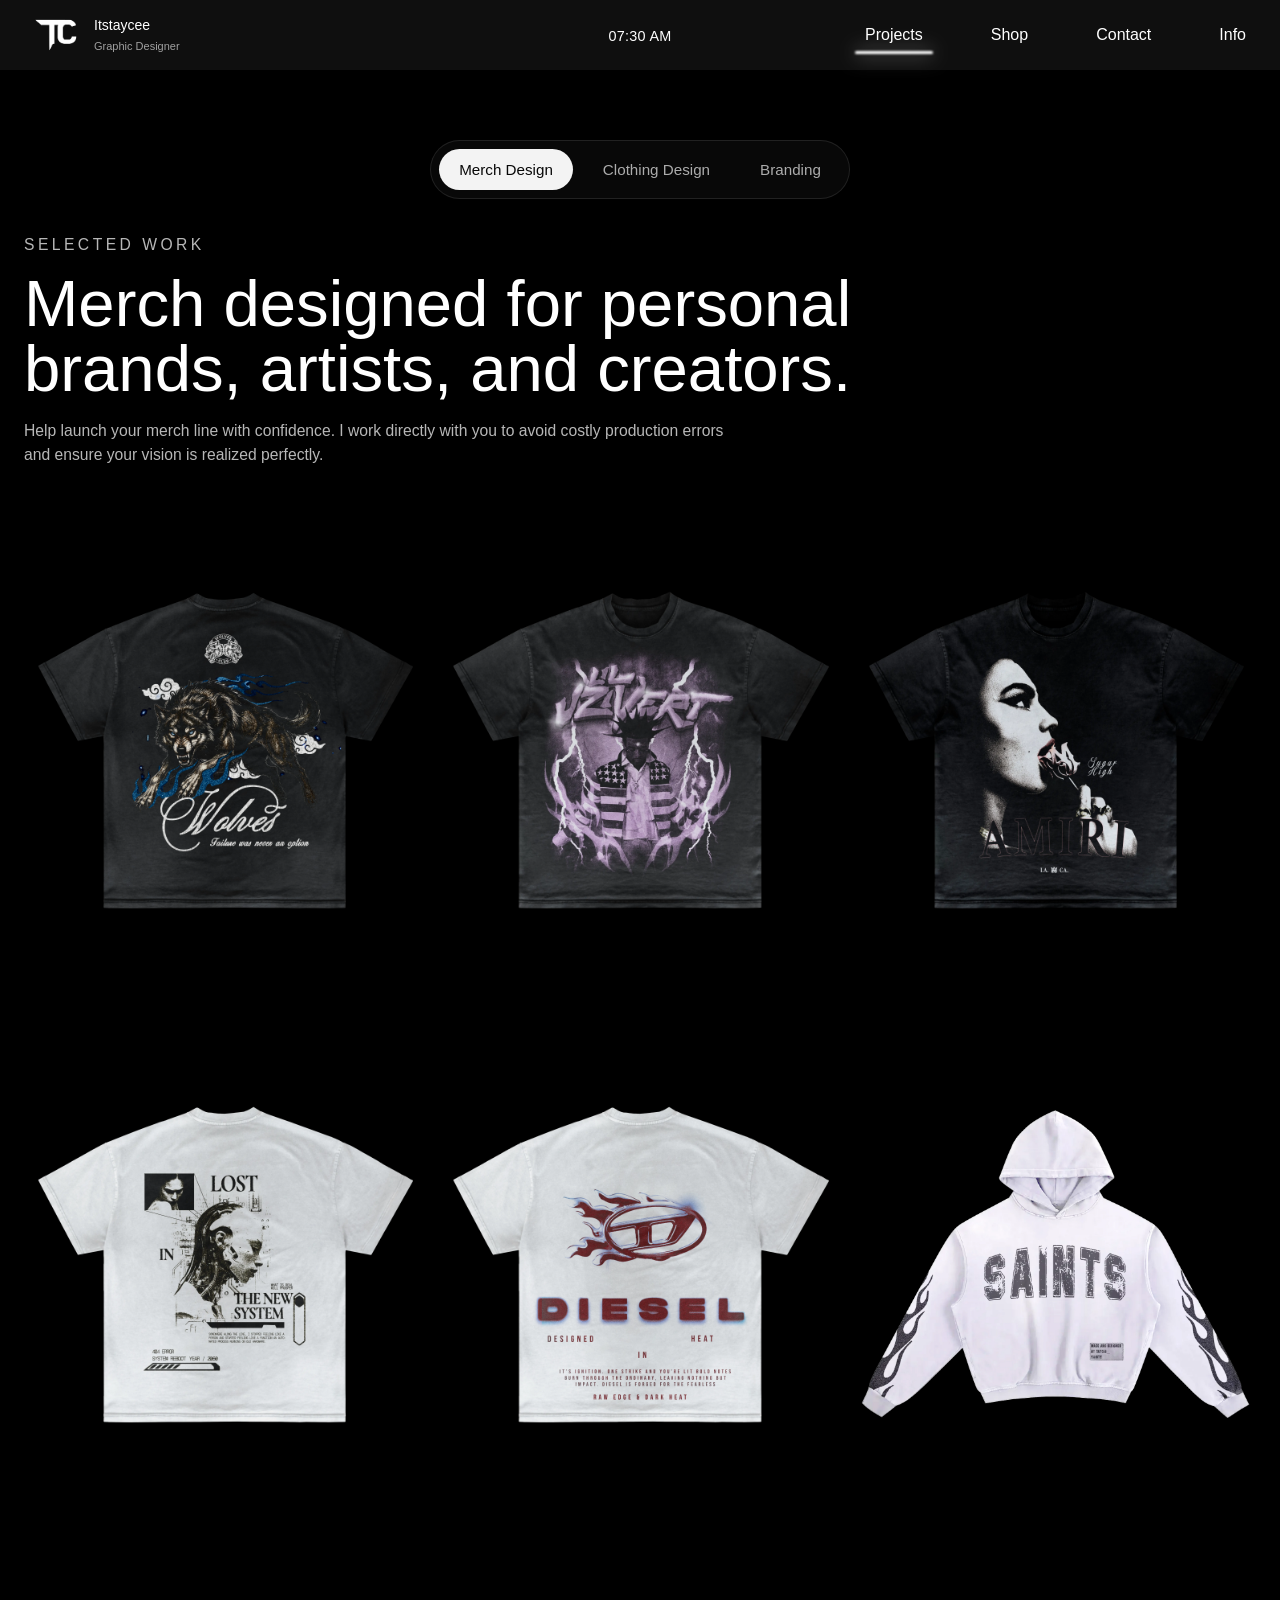
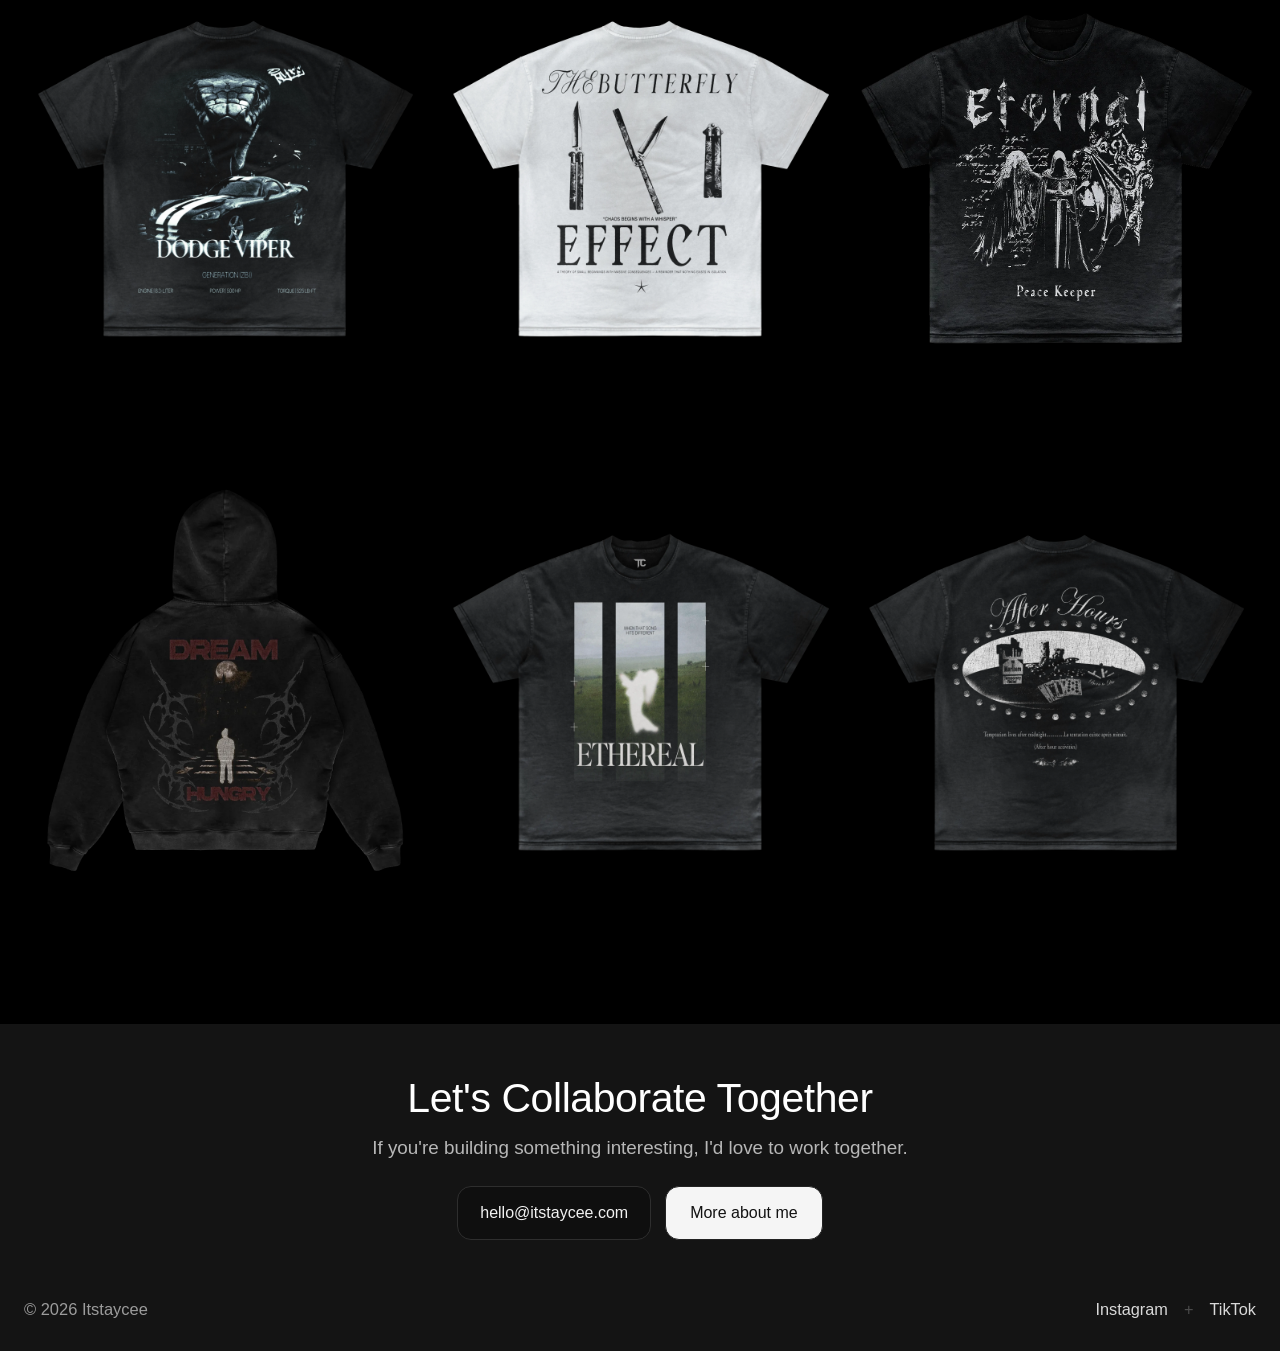
==== index.html @ b20bdfcf "Add files via upload" ====
<!DOCTYPE html>
<html lang="en">
<head>
    <meta charset="UTF-8">
    <meta name="viewport" content="width=device-width, initial-scale=1.0">
    <link rel="stylesheet" href="/CSS/style.css">
    <link rel="stylesheet" href="https://cdnjs.cloudflare.com/ajax/libs/font-awesome/6.5.2/css/all.min.css" integrity="sha512-SnH5WK+bZxgPHs44uWIX+LLJAJ9/2PkPKZ5QiAj6Ta86w+fsb2TkcmfRyVX3pBnMFcV7oQPJkl9QevSCWr3W6A==" crossorigin="anonymous" referrerpolicy="no-referrer" />
    <link href="https://fonts.googleapis.com/css2?family=Inter:wght@100..900&display=swap" rel="stylesheet">
    <link href="https://fonts.googleapis.com/css2?family=DM+Serif+Display:ital@0;1&display=swap" rel="stylesheet">
    <link href="https://fonts.googleapis.com/css2?family=Poppins:ital,wght@0,100;0,200;0,300;0,400;0,500;0,600;0,700;0,800;0,900;1,100;1,200;1,300;1,400;1,500;1,600;1,700;1,800;1,900&display=swap" rel="stylesheet">
    <link rel="icon" href="/tc-logo-black-favicon.png">
    <title>Itstaycee</title>
</head>
<body>
    <div id="preloader" aria-hidden="true">
        <video class="preloader-video" autoplay muted playsinline loop>
            <source src="/images/chrome-tc-logo.mp4" type="video/mp4">
        </video>
    </div>
    <header class="header">
        <nav class="navbar">
            <a href="index.html" class="nav-logo">
                <img src="/images/TC-logo-white.webp" alt="Logo">
                <div class="nav-text">
                    <h6>Itstaycee</h6>
                    <p>Graphic Designer</p>
                </div>
            </a>
            <ul class="nav-menu">
                <li class="nav-item">
                    <a href="index.html" class="nav-link nav-link-ltr">Projects</a>
                </li>
                <li class="nav-item">
                    <a href="shop.html" class="nav-link nav-link-ltr">Shop</a>
                </li>
                <li class="nav-item">
                    <a href="contact.html" class="nav-link nav-link-ltr">Contact</a>
                </li>
                <li class="nav-item">
                    <a href="info.html" class="nav-link nav-link-ltr-1">Info</a>
                </li>


            </ul>
            <button class="hamburger" aria-label="Hamburger-Menu">
                    <span class="bar"></span>
                    <span class="bar"></span>
                    <span class="bar"></span>
            </button>
        </nav>
</header>



<section class="projects-shell">
    <div class="project-tabs project-tabs-top" role="tablist" aria-label="Project categories">
        <button class="project-tab active" type="button" role="tab" aria-selected="true" aria-controls="merch-design-panel" id="merch-design-tab" data-tab-target="merch-design-panel" data-intro-title="Merch designed for personal brands, artists, and creators." data-intro-copy="Help launch your merch line with confidence. I work directly with you to avoid costly production errors and ensure your vision is realized perfectly.">Merch Design</button>
        <button class="project-tab" type="button" role="tab" aria-selected="false" aria-controls="clothing-design-panel" id="clothing-design-tab" data-tab-target="clothing-design-panel" data-intro-title="Clothing design built for entrepreneurs seeking custom designs." data-intro-copy="Custom clothing concepts created for founders who need original pieces that align with their brand and production goals.">Clothing Design</button>
        <button class="project-tab" type="button" role="tab" aria-selected="false" aria-controls="branding-panel" id="branding-tab" data-tab-target="branding-panel" data-intro-title="Branding built to give growing labels a clear identity." data-intro-copy="Identity systems, launch visuals, packaging, merchandise, and digital touchpoints for brands that need a strong point of view.">Branding</button>
    </div>

    <div class="projects-intro">
        <p class="projects-kicker">Selected Work</p>
        <h1 id="projects-intro-title">Merch designed for personal brands, artists, and creators.</h1>
        <p id="projects-intro-copy">Help launch your merch line with confidence. I work directly with you to avoid costly production errors and ensure your vision is realized perfectly.</p>
    </div>

    <div class="project-panel active" id="merch-design-panel" role="tabpanel" aria-labelledby="merch-design-tab">
        <div class="bl-items merch-grid">
            <div class="bl-item-1 fade-in-element" style="animation-delay: 0s;">
                <div class="image project-card-feature clothing-image-card merch-image-card clothing-preview-card">
                    <a href="/images/Merch/wolf-shirt.webp" target="_blank" rel="noopener noreferrer">
                        <img src="/images/Merch/wolf-shirt.webp" alt="Wolf shirt merch design">
                    </a>
                </div>
            </div>
            <div class="bl-item-1 fade-in-element" style="animation-delay: 0.2s;">
                <div class="image project-card-feature clothing-image-card merch-image-card clothing-preview-card">
                    <a href="/images/Merch/Liluzivert.webp" target="_blank" rel="noopener noreferrer">
                        <img src="/images/Merch/Liluzivert.webp" alt="Lil Uzi shirt merch design">
                    </a>
                </div>
            </div>
            <div class="bl-item-1 fade-in-element" style="animation-delay: 0.4s;">
                <div class="image project-card-feature clothing-image-card merch-image-card clothing-preview-card">
                    <a href="/images/Merch/Amiri-lolipop.webp" target="_blank" rel="noopener noreferrer">
                        <img src="/images/Merch/Amiri-lolipop.webp" alt="Amiri lollipop merch design">
                    </a>
                </div>
            </div>
            <div class="bl-item-1 fade-in-element" style="animation-delay: 0.6s;">
                <div class="image project-card-feature clothing-image-card merch-image-card clothing-preview-card">
                    <a href="/images/Merch/Lost-shirt-back.webp" target="_blank" rel="noopener noreferrer">
                        <img src="/images/Merch/Lost-shirt-back.webp" alt="Lost shirt back merch design">
                    </a>
                </div>
            </div>
            <div class="bl-item-1 fade-in-element" style="animation-delay: 0.8s;">
                <div class="image project-card-feature clothing-image-card merch-image-card clothing-preview-card">
                    <a href="/images/Merch/Diesel-Designed-in-Heat.webp" target="_blank" rel="noopener noreferrer">
                        <img src="/images/Merch/Diesel-Designed-in-Heat.webp" alt="Diesel designed in heat merch design">
                    </a>
                </div>
            </div>
            <div class="bl-item-1 fade-in-element" style="animation-delay: 1s;">
                <div class="image project-card-feature clothing-image-card merch-image-card clothing-preview-card">
                    <a href="/images/Merch/Saints-Hoodie.webp" target="_blank" rel="noopener noreferrer">
                        <img src="/images/Merch/Saints-Hoodie.webp" alt="Saints hoodie merch design">
                    </a>
                </div>
            </div>
            <div class="bl-item-1 fade-in-element" style="animation-delay: 1.2s;">
                <div class="image project-card-feature clothing-image-card merch-image-card">
                    <a href="/images/Merch/Viper-Shirt.webp" target="_blank" rel="noopener noreferrer">
                        <img src="/images/Merch/Viper-Shirt.webp" alt="Viper shirt merch design">
                    </a>
                </div>
            </div>
            <div class="bl-item-1 fade-in-element" style="animation-delay: 1.4s;">
                <div class="image project-card-feature clothing-image-card merch-image-card">
                    <a href="/images/Merch/butterfly-efffect.webp" target="_blank" rel="noopener noreferrer">
                        <img src="/images/Merch/butterfly-efffect.webp" alt="Butterfly effect merch design">
                    </a>
                </div>
            </div>
            <div class="bl-item-1 fade-in-element" style="animation-delay: 1.6s;">
                <div class="image project-card-feature clothing-image-card merch-image-card">
                    <a href="/images/Merch/Eternal.webp" target="_blank" rel="noopener noreferrer">
                        <img src="/images/Merch/Eternal.webp" alt="Eternal merch design">
                    </a>
                </div>
            </div>
            <div class="bl-item-1 fade-in-element" style="animation-delay: 1.8s;">
                <div class="image project-card-feature clothing-image-card merch-image-card">
                    <a href="/images/Merch/dream-chasers.webp" target="_blank" rel="noopener noreferrer">
                        <img src="/images/Merch/dream-chasers.webp" alt="Dream chasers merch design">
                    </a>
                </div>
            </div>
            <div class="bl-item-1 fade-in-element" style="animation-delay: 2s;">
                <div class="image project-card-feature clothing-image-card merch-image-card">
                    <a href="/images/Merch/ethereal-shirt.webp" target="_blank" rel="noopener noreferrer">
                        <img src="/images/Merch/ethereal-shirt.webp" alt="Ethereal shirt merch design">
                    </a>
                </div>
            </div>
            <div class="bl-item-1 fade-in-element" style="animation-delay: 2.2s;">
                <div class="image project-card-feature clothing-image-card merch-image-card">
                    <a href="/images/Merch/after-hours.webp" target="_blank" rel="noopener noreferrer">
                        <img src="/images/Merch/after-hours.webp" alt="After Hours merch design">
                    </a>
                </div>
            </div>
        </div>
    </div>

    <div class="project-panel" id="clothing-design-panel" role="tabpanel" aria-labelledby="clothing-design-tab" hidden>
        <div class="bl-items clothing-grid">
            <div class="bl-item-1 fade-in-element" style="animation-delay: 0s;">
                <div class="image project-card-feature clothing-image-card merch-image-card">
                    <a href="/images/Clothing designs/Pyro-tracksuit-top.webp" target="_blank" rel="noopener noreferrer">
                        <img src="/images/Clothing designs/Pyro-tracksuit-top.webp" alt="Pyro tracksuit top clothing design">
                    </a>
                </div>
            </div>
            <div class="bl-item-1 fade-in-element" style="animation-delay: 0.2s;">
                <div class="image project-card-feature clothing-image-card merch-image-card">
                    <a href="/images/Clothing designs/Pyro-tracksuit-bottoms.webp" target="_blank" rel="noopener noreferrer">
                        <img src="/images/Clothing designs/Pyro-tracksuit-bottoms.webp" alt="Pyro tracksuit bottoms clothing design">
                    </a>
                </div>
            </div>
            <div class="bl-item-1 fade-in-element" style="animation-delay: 0.4s;">
                <div class="image project-card-feature clothing-image-card merch-image-card">
                    <a href="/images/Clothing designs/Leather-jacket-misfits.webp" target="_blank" rel="noopener noreferrer">
                        <img src="/images/Clothing designs/Leather-jacket-misfits.webp" alt="Leather jacket misfits clothing design">
                    </a>
                </div>
            </div>
            <div class="bl-item-1 fade-in-element" style="animation-delay: 0.6s;">
                <div class="image project-card-feature clothing-image-card merch-image-card">
                    <a href="/images/Clothing designs/Misfits-hoodie.webp" target="_blank" rel="noopener noreferrer">
                        <img src="/images/Clothing designs/Misfits-hoodie.webp" alt="Misfits hoodie clothing design">
                    </a>
                </div>
            </div>
        </div>
    </div>

    <div class="project-panel" id="branding-panel" role="tabpanel" aria-labelledby="branding-tab" hidden>
        <div class="bl-items">
            <div class="bl-item-1 fade-in-element" style="animation-delay: 0s;">
                <div class="image project-card-feature">
                    <a href="#" class="coming-soon-card" aria-disabled="true" tabindex="-1">
                        <img src="/images/Misfits/Misfits-thumbnail.webp.png" alt="Misfits brand project thumbnail">
                        <div class="content">
                            <h6>MISFITS</h6>
                            <p>COMING SOON</p>
                        </div>
                    </a>
                </div>
            </div>
        </div>
    </div>
</section>

<footer class="site-footer">
    <div class="site-footer-inner">
        <div class="site-footer-card">
            <h2>Let's Collaborate Together</h2>
            <p>If you're building something interesting, I'd love to work together.</p>
            <div class="site-footer-cta">
                <a class="site-footer-email" href="contact.html">hello@itstaycee.com</a>
                <a class="site-footer-btn" href="info.html">More about me</a>
            </div>
        </div>

        <div class="site-footer-bottom">
            <p>&copy; 2026 Itstaycee</p>
            <div class="site-footer-links">
                <a href="https://www.instagram.com/itstaycee/?hl=en" target="_blank" rel="noopener noreferrer">Instagram</a>
                <a href="https://www.tiktok.com/@tayycee__?lang=en" target="_blank" rel="noopener noreferrer">TikTok</a>
            </div>
        </div>
    </div>
</footer>


    
</body>
<script src="/JS/java.js"></script>
</html>
---- CSS/style.css ----
*{
    margin: 0;
    padding: 0;
    box-sizing: border-box;
}



/* Font Styles */
:root {
    --primary-font: "PP Neue Montreal", sans-serif;
    --fallback-font: "Inter", sans-serif;
    --font-thin: 300;
    --font-book: 400;
    --font-medium: 500;
    --font-semibold: 600;
    --font-bold: 700;
    --text-color: #fff;
    --background-color: #000;
    --background-color-2: #2A2A2A;
    --background-color-3: #0F0F0F;
}

/* Typography */
h1, h2, h3, h4, h5, h6, p {
    font-family: var(--primary-font), var(--fallback-font);
    color: var(--text-color);
    line-height: 1.65;
}

body,
p,
a,
li,
span,
button,
input,
textarea,
label {
    font-family: var(--primary-font), var(--fallback-font);
}

h1 { font-size: 3rem;}
h2 { font-size: 2.88rem;}
h3 { font-size: 2.074rem;}
h4 { font-size: 1.728rem;}
h5 { font-size: 1.44rem;}
h6 { font-size: 1.2rem;}

p { font-size: 1rem; font-weight: var(--font-book); }

/* Body & Background */
body {
    background-color: var(--background-color);
    height: 100%;
}


li {
    list-style: none;
}

a {
    text-decoration: none;
}



.header{
    background-color: var(--background-color-3);
    box-shadow: 0 0 10px rgba(0, 0, 0, .09);
}

.navbar {
    position: relative;
    display: flex;
    justify-content: space-between;
    align-items: center;
    padding: 0rem 1.5rem;
    
}

.nav-clock {
    position: absolute;
    left: 50%;
    transform: translateX(-50%);
    top: 50%;
    margin-top: -0.5em;
    pointer-events: none;
    color: #fff;
    font-family: var(--primary-font), var(--fallback-font);
    font-size: 0.9rem;
    font-weight: var(--font-medium);
    letter-spacing: 0.02em;
    white-space: nowrap;
}

.nav-clock-sep {
    opacity: 0.28;
    padding: 0 0.35rem;
}

.hamburger {
    display: none;
}

.bar {
    display: block;
    width: 25px;
    height: 3px;
    margin: 5px auto;
    -webkit-transition: all 0.3s ease-in-out;
    transition: all 0.3s ease-in-out;
    background-color: #101010;
}

.nav-menu {
    display: flex;
    justify-content: space-between;
    align-items: center;
    
}

.nav-backdrop {
    display: none;
}

.mobile-nav-drawer {
    display: none;
}

.nav-link {
    position: relative;
    padding: 5px 10px;
    font-size: 1rem;
    font-weight: 400;
    color: #fff;
    transition: all 0.3s ease-out;
    display: flex;
    align-items: center; /* Align text and arrow vertically */
    gap: 3px; /* Reduce gap between text and arrow */
    font-family: var(--primary-font);
    text-decoration: none;
  }

.nav-link::after {
    content: "";
    position: absolute;
    left: 50%;
    bottom: -5px; /* Adjust for spacing */
    width: 0;
    height: 3px;
    background: rgba(255, 255, 255, 0.7); /* Soft underglow */
    transition: width 0.3s ease-in-out, left 0.3s ease-in-out;
    box-shadow: 0 0 20px rgba(255, 255, 255, 0.7);
    border-radius: 20px;
    filter: blur(1.2px);
    
    
}

.nav-link:hover::after {
    width: 100%;
    left: 0;
}

.nav-link.active::after {
    width: 100%;
    left: 0;
    background: white; /* Brighter underglow for active link */
}

  .nav-item {
    margin-left: 3rem;
    
}

 .nav-item-2 {
        margin-left: 3rem;
        width: auto; /* Remove fixed width to prevent uneven spacing */
      }
    
    
    
    .nav-item-2:hover img {
        transform: rotate(44.5deg); /* Rotate arrow 90 degrees */
        filter: drop-shadow(0 0 5px rgba(255, 255, 255, 1)); /* Add a subtle white glow */
    }
  
  .nav-item-2 img {
    width: 10px; /* Adjust arrow size as needed */
    height: auto;
    margin: 0; /* Remove any extra spacing */
    padding: 0; /* Remove padding */
    transition: transform 0.3s ease, filter 0.3s ease; /* Smooth hover effect */
  }
  




  


.nav-logo img{
    height: 70px;
    width: auto;
}
.nav-logo{
    display: flex;
}

.nav-text{
    display: flex;
    justify-content: center;
    flex-direction: column;
}
.nav-text h6{
    font-size: 14px;
    text-align: left;
    font-weight: var(--font-book);
    color: #ffffff;
}
.nav-text p{
    color: #a0a0a0;
    text-align: left;
    font-size: 11px;
}

.connect {
text-decoration: underline;
font-family: var(--primary-font);
}

.ban-bold span{
    font-weight: 600;
}

  @keyframes animate{
    0%{
        background-position: 0 100%;
    }
    50%{
        background-position: 100% 0;
    }
    100%{
        background-position: 0 100%;
    }
}


 /*  This is the loading text animation on the home screen*/

.text-focus-in {
	-webkit-animation: text-focus-in 0.8s cubic-bezier(0.550, 0.085, 0.680, 0.530) both;
	        animation: text-focus-in 0.8s cubic-bezier(0.550, 0.085, 0.680, 0.530) both;
}


 @-webkit-keyframes text-focus-in {
    0% {
      -webkit-filter: blur(12px);
              filter: blur(12px);
      opacity: 0;
    }
    100% {
      -webkit-filter: blur(0px);
              filter: blur(0px);
      opacity: 1;
    }
  }
  @keyframes text-focus-in {
    0% {
      -webkit-filter: blur(12px);
              filter: blur(12px);
      opacity: 0;
    }
    100% {
      -webkit-filter: blur(0px);
              filter: blur(0px);
      opacity: 1;
    }
  }
  


.banner{
    height: 700px;
    width: auto;
    
}



.banner h4{
    text-align: left;
    font-size: 2.8rem;
    font-weight: 300;
   
    width: 90%;
    text-shadow: 0px 0px 8px rgba(255, 255, 255, 0.3);
}
.banner h3{
    text-align: left;
    font-size: 3rem;
    font-weight: 500;
    
    width: 90%;
    text-shadow: 0px 0px 8px rgba(255, 255, 255, 0.3);
}


.banner p{
    color: #ffffff;
    text-align: center;
    padding-bottom: 20px;
}

.view-work-button {
    display: inline-block;
    margin-left: 0px;
    margin-top: 30px;
    padding: 12px 28px;
    font-family: var(--primary-font);
    font-size: 1rem;
    font-weight: 400;
    color: white;
    background-color: #000;
    border: none;
    border-radius: 5px;
    text-decoration: none;
    transition: all 0.3s ease;

}
.view-work-button:hover {
    background-color: white;
    color: black;
    border-color: black;
}

.banner .view-work-button {
    display: inline-flex;
    align-items: center;
    justify-content: center;
    min-height: 54px;
    padding: 0 42px;
    border-radius: 14px;
    border: 1px solid #2e2e2e;
    background: #0f0f0f;
    color: #f2f2f2;
    text-decoration: none;
    font-size: 1rem;
    font-weight: var(--font-medium);
    transition: all 0.25s ease;
}

.banner .view-work-button:hover {
    border-color: #4c4c4c;
    background: #131313;
    color: #fff;
}


 h3 span{
    color: #000;
    text-align: center;
    font-style: bold;
    font-weight: 400;
    font-size: 5rem;
    font-style: italic;
    
}

.mainwrapper{
    height: auto;
    width: 100%;
    color: aliceblue;
    padding-top: 100px;
}
.mainwrapper-3{
    min-height: 900px;
    color: aliceblue;
    padding-top: 100px;
}

.projects-shell {
    padding: 140px 24px 0;
    max-width: 1320px;
    margin: 0 auto;
}

.projects-intro {
    max-width: 900px;
    margin-bottom: 34px;
}

.projects-kicker {
    font-size: 0.82rem;
    letter-spacing: 0.22em;
    text-transform: uppercase;
    color: #8d8d8d;
    margin-bottom: 14px;
}

.projects-intro h1 {
    font-size: clamp(2.2rem, 5.1vw, 4.4rem);
    line-height: 1;
    font-weight: var(--font-medium);
    max-width: 980px;
}

.projects-intro p {
    max-width: 720px;
    margin-top: 18px;
    color: #b7b7b7;
    font-size: 0.98rem;
    font-weight: 350;
    line-height: 1.5;
}

.project-tabs {
    display: inline-flex;
    gap: 10px;
    padding: 8px;
    border: 1px solid rgba(255, 255, 255, 0.1);
    border-radius: 999px;
    background: rgba(255, 255, 255, 0.03);
    margin-bottom: 28px;
}

.project-tabs-top {
    display: flex;
    justify-content: center;
    width: fit-content;
    margin: 0 auto 34px;
}

.project-tab {
    border: 0;
    background: transparent;
    color: #acacac;
    padding: 12px 20px;
    border-radius: 999px;
    cursor: pointer;
    font-size: 0.95rem;
    transition: background 0.25s ease, color 0.25s ease;
}

.project-tab.active,
.project-tab[aria-selected="true"] {
    background: #f3f3f3;
    color: #080808;
}

.project-panel {
    padding-bottom: 10px;
}

.project-panel[hidden] {
    display: none;
}

.project-panel-copy {
    display: grid;
    grid-template-columns: minmax(0, 1.1fr) minmax(0, 0.9fr);
    gap: 24px;
    align-items: end;
    margin-bottom: 28px;
}

.project-panel-copy h2 {
    font-size: clamp(1.45rem, 2.35vw, 2.2rem);
    line-height: 1.08;
    font-weight: 600;
}


.project-panel-copy p {
    color: #9f9f9f;
    font-size: 0.92rem;
    line-height: 1.55;
    font-weight: 350;
    max-width: 520px;
}

.project-card-feature {
    box-shadow: inset 0 0 0 1px rgba(255, 255, 255, 0.08);
}

.clothing-image-card .content {
    display: none;
}

.merch-image-card {
    aspect-ratio: auto;
    overflow: hidden;
    background: transparent;
    width: 100%;
    height: 500px;
    max-width: 100%;
    margin: 0 auto;
    display: flex;
    align-items: center;
    justify-content: center;
}

.merch-image-card.project-card-feature {
    box-shadow: none;
}

.merch-image-card img {
    width: auto;
    height: auto;
    max-width: 100%;
    max-height: 100%;
    object-fit: contain;
    display: block;
}

.bl-items.clothing-grid {
    grid-template-columns: repeat(3, minmax(0, 1fr));
    align-items: start;
    row-gap: 20px;
}

.bl-items.clothing-grid .bl-item-1 {
    align-self: start;
}

.bl-items.clothing-grid .image {
    aspect-ratio: auto;
    overflow: hidden;
}

.bl-items.merch-grid {
    grid-template-columns: repeat(3, minmax(0, 1fr));
    align-items: start;
}

.bl-items.clothing-grid .merch-image-card {
    height: auto;
    min-height: 0;
    overflow: hidden;
    align-items: flex-start;
}

.bl-items.clothing-grid .merch-image-card img {
    width: 100%;
    height: auto;
    max-width: 100%;
    max-height: none;
    object-fit: contain;
}

.shop-page {
    padding: 140px 24px 0;
    max-width: 1320px;
    margin: 0 auto;
}

.shop-coming-soon {
    min-height: calc(100vh - 220px);
    display: flex;
    align-items: center;
    justify-content: center;
    text-align: center;
}

.shop-coming-soon p {
    margin: 0;
    color: #ffffff;
    font-size: clamp(2.2rem, 6vw, 4.4rem);
    line-height: 1;
    font-weight: var(--font-medium);
    text-transform: lowercase;
    width: min(100%, 1180px);
    min-height: clamp(340px, 52vh, 560px);
    display: flex;
    align-items: center;
    justify-content: center;
    padding: 28px 34px;
    border: 1px solid rgba(255, 255, 255, 0.18);
    background: rgba(255, 255, 255, 0.08);
    backdrop-filter: blur(18px);
    -webkit-backdrop-filter: blur(18px);
    box-shadow: 0 18px 60px rgba(0, 0, 0, 0.2);
    border-radius: 28px;
}

.shop-hero {
    max-width: 860px;
    margin-bottom: 30px;
}

.shop-hero h1 {
    font-size: clamp(2.4rem, 5.5vw, 4.8rem);
    line-height: 0.98;
}

.shop-hero p:last-child {
    margin-top: 18px;
    color: #b7b7b7;
    font-size: 1.05rem;
}

.shop-grid {
    display: grid;
    grid-template-columns: repeat(3, minmax(0, 1fr));
    gap: 16px;
}

.shop-card {
    padding: 28px;
    min-height: 320px;
    border: 1px solid rgba(255, 255, 255, 0.1);
    background: linear-gradient(180deg, rgba(255, 255, 255, 0.05), rgba(255, 255, 255, 0.02));
    display: flex;
    flex-direction: column;
}

.shop-card-label {
    font-size: 0.82rem;
    text-transform: uppercase;
    letter-spacing: 0.18em;
    color: #8d8d8d;
}

.shop-card h2 {
    margin-top: 16px;
    font-size: 1.8rem;
    line-height: 1.05;
}

.shop-card p {
    color: #b7b7b7;
    margin-top: 14px;
}

.shop-card .view-work-button {
    margin-top: auto;
    align-self: flex-start;
}

.fade-in-element {
    opacity: 0;
    transition: opacity 3s ease-in;
    animation: fadeIn 3s forwards;
  }
  
  .fade-in-element.visible {
    opacity: 1;
  }

  @keyframes fadeIn {
    from {
      opacity: 0;
    }
    to {
      opacity: 1;
    }
  }
  
/* Preloader styles */
#preloader {
    position: fixed;
    top: 0;
    left: 0;
    width: 100%;
    height: 100%;
    background-color: #000000; /* Background color for the preloader */
    display: flex;
    justify-content: center;
    align-items: center;
    z-index: 9999; /* Ensures it appears above all other elements */
    opacity: 1; /* Initially fully visible */
    transition: opacity 0.5s ease; /* Smooth fade-out over 0.5 seconds */
}

/* Preloader video styles */
.preloader-video {
    width: 120px; /* Adjust width as needed */
    height: auto; /* Maintain aspect ratio */
}

  /* ABOUT ME AND DETAILS------------> */

.what-is-about-me {
    display: grid;
    grid-template-columns: minmax(0, 1.45fr) minmax(320px, 0.9fr);
    gap: 28px;
    align-items: start;
    padding: 60px 60px 30px;
}
    
    .what-is-1 { grid-area: 1 / 1 / 2 / 2; }
    .what-is-2 { grid-area: 1 / 2 / 2 / 3; }



.what-is-about-1 h1{
    text-align: left;
    padding: 0;
    font-size: clamp(2.6rem, 6vw, 4.8rem);
    line-height: 0.95;
    letter-spacing: 0.01em;
}
.what-is-about-1 p{
    color: #ffffff;
    width: 100%;
    max-width: 720px;
    font-size: 1.2rem;
    line-height: 1.28;
    font-weight: 450;
}

.about-body {
    margin-top: 24px;
}

.about-body p {
    padding: 0 !important;
}

.connects {
    display: grid;
    grid-template-columns: auto auto;
    gap: 14px 12px;
    margin-top: 18px;
    justify-content: start;
}

.connects span{
    color: #ffffff;
    padding-left: 0;
    font-size: 1.05rem;
}

.connects a {
    color: #d9d9d9;
    text-decoration: underline;
    text-underline-offset: 2px;
    font-weight: var(--font-medium);
}

.connects a:hover {
    color: #19b7c9;
}

.connects .connect + .connect::before {
    content: none;
}

.connects .connect {
    display: inline-flex;
    align-items: center;
}

.connects span.connect:nth-child(2)::after {
    content: none;
}

.connects span:first-child {
    grid-column: 1 / -1;
}

.connects span:first-child a{
    color: #ffffff;
    text-decoration: underline;
    text-underline-offset: 2px;
}
.about-body span{
    color: #ffffff;
    
}
.what-is-about-2 img{
    height: auto;
    width: 100% !important;
    padding: 0;
    margin-left: 0;
}

.what-is-about-2 {
    display: flex;
    flex-direction: column;
}

.what-is-about-2 .connects {
    margin-top: 16px;
}

.about-signature {
    margin-top: 14px;
    width: 92px !important;
    height: auto !important;
    opacity: 0.75;
}

#line{
    display: flex;
    justify-content: center;
}

.separator {
    height: 1px;
    width: 100%; /* Thickness of the line */
    background-color: #333333;
    padding: 0 60px;
    margin: 0rem 0rem 2rem 0rem; 
}

.experience {
    padding: 1rem 2.5rem;
    background-color: #000000; /* Matches the dark background */
    color: #ffffff; /* Light text on dark background */
}

.experience-item {
    display: flex; /* Flexbox layout */
    justify-content: space-between; /* Align left and right */
    align-items: flex-start; /* Align items at the top */
    margin-bottom: 2rem;
}

.work-experience-title {
    display: flex; /* Aligns items horizontally */
    align-items: center; /* Vertically centers the items */
    gap: 10px; /* Adds space between the dot and the text */
    margin-bottom: 1.5rem; /* Space below the title */
    padding-left: 60px;
}

.work-experience-title img {
    width: 13px !important; /* Adjust dot size */
    margin-left: -23px;
    height: auto;
    filter: drop-shadow(0 0 5px rgba(255, 255, 255, 0.6)) 
            drop-shadow(0 0 10px rgba(255, 255, 255, 0.4)); /* Glow effect */
}

.experience-title {
    font-size: 1.05rem; /* Section label size */
    font-weight: 350; /* Semi-bold */
    letter-spacing: 0.2px; /* Adds spacing between letters */
    color: #989898 !important; /* Text color */
    text-align: left; /* Aligns text to the left */
    margin: 0; /* Removes default paragraph margin */
}



.company h2 {
    padding-left: 30px;
    font-size: 2rem;
}

.details {
    max-width: 40%; /* Limit width for better readability */
    text-align: left;
    padding-right: 30px;
     /* Ensure proper alignment */
}

.details .position {
    font-size: 1rem;
    font-weight: 500;
    margin: 0;
}

.details .dates {
    font-size: 0.9rem;
    color: #989898; /* Lighter text for dates */
    margin: 0.5rem 0;
}

.details .description {
    font-size: 0.95rem;
    line-height: 1.5;
    color: #989898; /* Improve readability */
    font-weight: var(--font-medium);
}
.details .description span {
    color: #fff;
}

.services {
    padding: 1rem 60px;
    background-color: #000000;
    color: #ffffff;
}

.service-item {
    display: grid;
    grid-template-columns: 1fr;
    gap: 10px;
    align-items: start;
    margin-bottom: 1.6rem;
    padding-bottom: 1.6rem;
    border-bottom: 1px solid #222;
}

.service-item:last-child {
    margin-bottom: 0;
    padding-bottom: 0;
    border-bottom: none;
}

.service-title h2 {
    font-size: 1.7rem;
    padding-left: 0;
}

.service-copy p {
    font-size: 0.95rem;
    line-height: 1.5;
    color: #989898;
    font-weight: var(--font-medium);
    margin: 0;
}

.brands-logos{
display: flex;
justify-content: space-around;
}

.brands-logos img {
max-width: 17%;
opacity: 80%;
}

.text-center{
font-size: h1;
font-weight: var(--primary-font);
}







.abstract{
    text-align: left;
}

.abstract-1 {
    display: grid;
    grid-template-columns: repeat(2, 1fr);
    grid-template-rows: repeat(2, 1fr);
    grid-column-gap: 40px;
    grid-row-gap: 0px;
    justify-content: end;
    justify-items: center;
    align-items: stretch;
    padding-top: 100px;
}
    
    .abstract-2 { grid-area: 1 / 1 / 2 / 2; }
    .abstract-3 { grid-area: 1 / 2 / 2 / 3; }
    .abstract-4 { grid-area: 2 / 2 / 3 / 3; }
    .abstract-5 { grid-area: 2 / 1 / 3 / 2; }
    
    


.abstract p{
    margin-top: 20px;
    color: #989898;
}

.abstract-2 img{
    height: 60%;
    width: auto;
}
.abstract-3 img{
    height: 80%;
    width: auto;
    padding-top: 120px; 
}

.abstract-3 p{
    width: 80%;
}



header{
    position: fixed;
    z-index: 300;
    width: 100%;
}
  

.work-wrapper {
    display: grid;
    grid-template-columns: repeat(2, 1fr);
    grid-template-rows: repeat(2, 1fr);
    grid-column-gap: 0px;
    grid-row-gap: 0px;
    display: flex;
    justify-content: center;
    margin-top: 50px;
    grid-gap: 3.5rem;
}

.work-1 { grid-area: 1 / 1 / 2 / 2; }
.work-2 { grid-area: 1 / 2 / 2 / 3; }

.work-1, .work-2{
    height: 150px;
    width: 150px;
    background-color: var(--light-gray);
    border-radius: .625rem;
    box-shadow: inset 0 4px 12.8px 2px #61616177;
    position: relative;
    display: flex;
    justify-content: center;
    align-items: center;
}

.text-1{
    position: absolute;
    top: 157px;
}
.text-2{
    position: absolute;
    left: 36%;
    top: 157px;
}

/* This is the Start of The Branding Page Section  */
 
.bl-items {
    display: grid;
    grid-template-columns: repeat(2, minmax(0, 1fr));
    gap: 14px;
    padding: 0;
    border-radius: 0; 
}
    
    
    .div2 { grid-area: 1 / 2 / 2 / 3; }
    .div3 { grid-area: 1 / 3 / 2 / 4; }
    .div4 { grid-area: 2 / 1 / 3 / 2; }
    .div5 { grid-area: 2 / 2 / 3 / 3; }
    .div6 { grid-area: 2 / 3 / 3 / 4; }



.image{
    width: 100%;
    position: relative;
    aspect-ratio: 16 / 10.5;
    overflow: hidden;

}

.image img{
    width: 100%;
    height: 100%;
    display: block;
    margin: auto;
    object-fit: cover;
    border-radius: 0px;
}

.content{
    width: 100%;
    height: 100%;
    top: 0;
    left: 0;
    position: absolute;
    background: rgba(0, 0, 0, 0.6);
    display: flex;
    justify-content: center;
    align-items: center;
    flex-direction: column;
    opacity: 0;
    transition: 0.6s;
    border-radius: 0px;

}

.content:hover{
    opacity: 1;
}

.coming-soon-card {
    cursor: default;
    pointer-events: none;
}

.coming-soon-card .content {
    opacity: 1;
}

.content h6{
    margin-bottom: 5px;
    font-weight: 550;
    letter-spacing: 0.03em;
}
.content p{
    margin-bottom: 5px;
    font-weight: 300;
    letter-spacing: 0.08em;
    text-transform: uppercase;
    font-size: 0.86rem;
}


.project-cta{
    
    display: flex;
    justify-content: center;
    align-items: center;
    
    
}
.cta{
    padding: 10px;
    min-width: 1420px;
    display: flex;
    justify-content: center;
    
    
    
}
.cta h1{
    font-size: 1.5rem;
    font-weight: var(--font-medium);
    color: var(--text-color);
    
}
.project-cta :hover{
    
    transition: all 0.7s;
    color: #ff9951;
    
}

.home-thanks{
    display: flex;
    justify-content: center;
    text-align: center;
}
.thanks h4{
    font-weight: var(--font-book);
}

/* This is the contact section of the page  */

.contact-page {
    padding: 140px 30px 0;
}

.contact-cta {
    max-width: 1100px;
    margin: 0 auto 28px;
}

.contact-cta h1 {
    font-size: 2.4rem;
    font-weight: var(--font-medium);
    line-height: 1.2;
}

.contact-cta p {
    margin-top: 10px;
    color: #bdbdbd;
    max-width: 760px;
}

.contact-layout {
    max-width: 1100px;
    margin: 0 auto;
    display: grid;
    grid-template-columns: 1fr;
    gap: 20px;
    align-items: start;
}

.contact-side {
    border: 1px solid rgba(255, 255, 255, 0.15);
    background: rgba(255, 255, 255, 0.03);
    border-radius: 12px;
    padding: 24px;
    max-width: 360px;
}

.contact-side-label {
    color: #bdbdbd;
    font-size: 0.9rem;
    margin-bottom: 8px;
}

.contact-side-email {
    color: #fff;
    text-decoration: underline;
    font-size: 1.2rem;
}

.contact-page .contact-side-email {
    display: inline-flex;
    align-items: center;
    justify-content: center;
    min-height: 54px;
    padding: 0 22px;
    border-radius: 14px;
    border: 1px solid #2e2e2e;
    background: #0f0f0f;
    color: #f2f2f2;
    text-decoration: none;
    font-size: 1rem;
    font-weight: var(--font-medium);
}

.contact-page .contact-side-email:hover {
    border-color: #4c4c4c;
    color: #fff;
}

.contact-side-note {
    margin-top: 8px;
    color: #9e9e9e;
    font-size: 0.95rem;
}

.contact-services {
    width: 100%;
    max-width: 1100px;
    padding: 8px 0 6px;
}

.contact-services-kicker {
    margin: 0;
    font-size: 1.5rem;
    font-weight: var(--font-medium);
    line-height: 1.1;
    color: #ffffff;
}

.contact-services-intro {
    margin: 10px 0 0;
    max-width: 620px;
    color: #bdbdbd;
    font-size: 0.98rem;
    line-height: 1.55;
}

.contact-service-list {
    margin-top: 26px;
    display: grid;
    grid-template-columns: repeat(3, minmax(0, 1fr));
    gap: 24px;
}

.contact-service-item {
    min-height: 100%;
    padding: 28px 24px 30px;
    border: 1px solid rgba(255, 255, 255, 0.12);
    background: rgba(255, 255, 255, 0.02);
    border-radius: 18px;
}

.contact-service-item h3 {
    margin: 0 0 16px;
    font-size: 2rem;
    font-weight: var(--font-medium);
    color: #ffffff;
    line-height: 1.04;
}

.contact-service-item p {
    margin: 0;
    color: #bcbcbc;
    line-height: 1.6;
    font-size: 0.98rem;
}

.contact-service-item::before {
    content: attr(data-label);
    display: block;
    margin-bottom: 24px;
    color: rgba(255, 255, 255, 0.68);
    font-size: 0.82rem;
    letter-spacing: 0.18em;
    text-transform: uppercase;
}

.contact-form-card {
    border: 1px solid rgba(255, 255, 255, 0.15);
    background: rgba(255, 255, 255, 0.03);
    border-radius: 12px;
    padding: 28px;
    width: 100%;
}

.contact-form-card h2 {
    font-size: 1.9rem;
    font-weight: var(--font-medium);
    margin-bottom: 20px;
}

.contact-form-grid {
    display: grid;
    grid-template-columns: 1fr 1fr;
    gap: 18px;
}

.form-field {
    margin-bottom: 18px;
}

.form-field label {
    display: block;
    margin-bottom: 8px;
    color: #d5d5d5;
    font-size: 0.95rem;
}

.form-field input,
.form-field select,
.form-field textarea {
    width: 100%;
    border: 0;
    border-bottom: 1px solid rgba(255, 255, 255, 0.35);
    background: transparent;
    color: #fff;
    padding: 10px 2px;
    font-size: 1rem;
    border-radius: 0;
}

.form-field textarea {
    min-height: 110px;
    resize: vertical;
}

.form-field input:focus,
.form-field select:focus,
.form-field textarea:focus {
    outline: none;
    border-bottom-color: #fff;
}

.form-field select {
    appearance: none;
    -webkit-appearance: none;
    background-image: linear-gradient(45deg, transparent 50%, #ffffff 50%), linear-gradient(135deg, #ffffff 50%, transparent 50%);
    background-position: calc(100% - 18px) calc(50% - 2px), calc(100% - 12px) calc(50% - 2px);
    background-size: 6px 6px, 6px 6px;
    background-repeat: no-repeat;
    padding-right: 34px;
}

.form-field select option {
    background: #000000;
    color: #ffffff;
}

.contact-submit {
    margin-top: 8px;
    margin-left: 0;
}

.contact-page .contact-submit {
    display: inline-flex;
    align-items: center;
    justify-content: center;
    min-height: 54px;
    padding: 0 22px;
    border-radius: 14px;
    border: 1px solid #2e2e2e;
    background: #0f0f0f;
    color: #f2f2f2;
    text-decoration: none;
    font-size: 1rem;
    font-weight: var(--font-medium);
    transition: all 0.25s ease;
}

.contact-page .contact-submit:hover {
    border-color: #4c4c4c;
    background: #131313;
    color: #fff;
}

.contact-socials {
    margin-top: 20px;
    color: #c3c3c3;
    display: flex;
    align-items: center;
    gap: 8px;
    flex-wrap: wrap;
}

.contact-socials p {
    margin-right: 4px;
}

.contact-socials a {
    color: #fff;
    text-decoration: underline;
}

.contact-footer .footer-content {
    max-width: 1100px;
    width: 100%;
    margin: 0 auto;
    padding: 40px 0;
}

.fade-in {
	-webkit-animation: fade-in 1.3s cubic-bezier(0.390, 0.575, 0.565, 1.000) both;
	        animation: fade-in 1.3s cubic-bezier(0.390, 0.575, 0.565, 1.000) both;
}


 @-webkit-keyframes fade-in {
    0% {
      opacity: 0;
    }
    100% {
      opacity: 1;
    }
  }
  @keyframes fade-in {
    0% {
      opacity: 0;
    }
    100% {
      opacity: 1;
    }
  }
  
.contact-text{ 
    padding-top: 100px;
    display: flex
;
    justify-content: center;
    font-size: 2rem;
    text-align: center;
    font-weight: 500;
}

.mainwrapper-2{
    padding: 40px 0 0px 0;
    display: flex;
    justify-content: center;
}
.mainwrapper-2 img{
    width: 100%;
    height: auto;
}

  .container{
    max-width: 700px !important;
    padding: 25px 40px 120px 40px;
    background: rgba(82, 82, 82, 0.1);
   box-shadow: 0 4px 30px rgba(0, 0, 0, 0.1);
   backdrop-filter: blur(13.7px);
   -webkit-backdrop-filter: blur(13.7px);
   border: 1px solid rgba(219, 219, 219, 0.32);
    border-radius: 10px;
  }
  .container .text{
    text-align: center;
    font-size: 41px;
    font-weight: 600;
    font-family: 'Poppins', sans-serif;
    background: -webkit-linear-gradient(right, #56d8e4, #9f01ea, #56d8e4, #9f01ea);
    -webkit-background-clip: text;
    -webkit-text-fill-color: transparent;
  }
  .container form{
    padding: 30px 0 0 0;
    
    
  }
  .container form .form-row{
    display: flex;
    margin: 52px 0;
    
  }
  form .form-row .input-data{
    width: 100%;
    height: 40px;
    margin: 0 20px;
    position: relative;
    color: #ffffff;
    
    
  }
  form .form-row .textarea{
    height: 70px;
    
  }
  .input-data input,
  .textarea textarea{
    display: block;
    width: 100%;
    height: 100%;
    border: none;
    font-size: 17px;
    border-bottom: 2px solid rgba(0,0,0, 0.12);
    background-color: #00000000;
    border-color: #fff;
  }
  .input-data input:focus ~ label, .textarea textarea:focus ~ label,
  .input-data input:valid ~ label, .textarea textarea:valid ~ label{
    transform: translateY(-30px);
    font-size: 14px;
    color: #3498db;
  }
  .textarea textarea{
    resize: none;
    padding-top: 10px;
  }
  .input-data label{
    position: absolute;
    pointer-events: none;
    bottom: 10px;
    font-size: 16px;
    transition: all 0.3s ease;
  }
  .textarea label{
    width: 100%;
    bottom: 40px;
    background: #ffffff00;
  }
  .input-data .underline{
    position: absolute;
    bottom: 0;
    height: 2px;
    width: 100%;
  }
  .input-data .underline:before{
    position: absolute;
    content: "";
    height: 2px;
    width: 100%;
    background: #3498db;
    transform: scaleX(0);
    transform-origin: center;
    transition: transform 0.3s ease;
  }
  .input-data input:focus ~ .underline:before,
  .input-data input:valid ~ .underline:before,
  .textarea textarea:focus ~ .underline:before,
  .textarea textarea:valid ~ .underline:before{
    transform: scale(1);
  }
  .submit-btn .input-data{
    overflow: hidden;
    height: 45px!important;
    width: 25%!important;
  }
  .submit-btn .input-data .inner{
    height: 100%;
    width: 300%;
    position: absolute;
    left: -100%;
    background: rgba(82, 82, 82, 0.1);
    box-shadow: 0 4px 30px rgba(0, 0, 0, 0.1);
    backdrop-filter: blur(13.7px);
    -webkit-backdrop-filter: blur(13.7px);
    transition: all 0.4s;
  }
  
  .submit-btn .input-data:hover .inner{
    left: 0;
    
  }
  .submit-btn .input-data input{
    background: none;
    border: none;
    color: #fff;
    font-size: 17px;
    font-weight: 500;
    text-transform: uppercase;
    letter-spacing: 1px;
    cursor: pointer;
    position: relative;
    z-index: 2;
  }

  

  /* This is for a Mobile Breakpoint  */

  @media (max-width: 430px) {
    .container .text{
      font-size: 30px;
    }
    .container form{
      padding: 10px 0 0 0;
    }
    .container form .form-row{
      display: block;
    }
    form .form-row .input-data{
      margin: 35px 0!important;
    }
    .submit-btn .input-data{
      width: 40%!important;
    }
  }


  /* THIS IS THE PORTOFLIO PAGES SECTION OF THE PAGE!!!!!!------->  */
/* This is the Work Page Section for Branding */

.space-breaker{
width: 100%;
margin: 3rem;
}



.what-is {
    display: grid;
    grid-template-columns: repeat(2, 1fr);
    grid-template-rows: 1fr;
    grid-column-gap: 0px;
    grid-row-gap: 0px;
    }
    
    .what-is-1 { grid-area: 1 / 1 / 2 / 2; }
    .what-is-2 { grid-area: 1 / 2 / 2 / 3; }

.what-is span{
    color: #ffffff;
    font-weight: bold;
}

.what-is-1 h1{
    text-align: left;
    padding: 150px 0 0 30px;
}
.what-is-1 p{
    width: 90%;
    color: #989898;
    
}
.what-is-2 img{
    height: auto;
    width: 100%;
    
}

.what-is p{
    padding: 10px 0 0 30px;
}






.brand-wrapper img{
max-width: 100%;
height: auto;
}



.prototype{
    display: flex;
    justify-content: center;
    flex-direction: column;
    align-items: center;
 
 }
 .prototype img{
     width: 80%;
    padding: 30px 0 30px 0;
 }
 .prototype h1{
     padding: 50px 0 10px 0;
 }
 .prototype h2{
     padding: 50px 0 50px 0;
 }



.what-is-about-1 p{
    padding: 10px 0 0 30px;
}

.challenge-solution ul {
    display: flex;
    justify-content: center;
    justify-content: space-around;
    padding: 40px 190px;
}
.challenge-solution img {
    max-height: 800px;
    width: auto;
}
.challenge-solution li {
    width: 40%;
    
}

.challenge-solution p {
    width: 100%;
    text-align: left;
    color: #989898;
    font-weight: var(--font-medium);
}
.challenge-solution-2 h1 {
    width: 100%;
    text-align: left;
    padding-left: 230px;
    width: 60%;
}
.challenge-solution h2 {
        font-size: 1.44rem;
        text-align: left;
        color: #ffffff !important;
        font-weight: var(--font-bold);
}
.challenge-solution-2 p {
    width: 100%;
    text-align: left;
    color: #989898;
    padding-left: 230px;
    width: 60%;
    font-weight: var(--font-medium);
}

.brand-wrapper h4{
    text-align: center;
    padding: 30px 0 0 30px;
}

.development{
    display: flex;
    justify-content: center;
    flex-direction: column;
    align-items: center;
    margin-top:40px;
}


.development img {
    width: 100;
    padding: 20px 200px;
}


.page-structure {
    display: flex;
    justify-content: center;
    align-items: center;
    flex-direction: column;
}
.page-structure p {
    text-align: center;
    width: 40%;
    padding-top: 10px;
}

.page-structure img{
    width: 90%;
    margin: 50px 0 20px 0;
}

.design {
    display: grid;
    grid-template-columns: repeat(2, 1fr);
    grid-template-rows: repeat(2, 1fr);
    grid-column-gap: 10px;
    grid-row-gap: 10px;
    padding: 20px 200px;
    margin: 0px;
}
    
    .dsn-1 { grid-area: 1 / 1 / 2 / 2; }
    .dsn-2 { grid-area: 1 / 2 / 2 / 3; }
    .dsn-3 { grid-area: 2 / 1 / 3 / 2; }
    .dsn-4 { grid-area: 2 / 2 / 3 / 3; }

.design img{
    width: 100%
}

.design-2{
display: flex;
gap: .625rem;
justify-content: center;
padding: 20px 200px;
}

.design-2 img{
    width: 100%;
    height: auto;
}



.dssn-1 img{
min-height: 100%;
width: auto;
object-fit: cover;
}
.dssn-2 img{
max-height: auto;
width: 100%;

}
.dssn-2 video{
max-height: auto;
width: 100%;
}


.abstract{
    text-align: center;
    margin: 40px 40px 40px 40px;

}
.abstract p{
    margin-top: 20px;

}
.abstract-1 img{
    height: auto;
    width: 600px;
}
.abstract-1 {
    display: flex;
    justify-content: center;
}

/* This is the UX/UI Project Structure */
.what-is-uxui {
    display: grid;
    grid-template-columns: repeat(2, 1fr);
    grid-template-rows: 1fr;
    grid-column-gap: 0px;
    grid-row-gap: 0px;
    padding: 50px 150px 0px 350px;
    margin-top: 32px;
    }
.what-is-uxui-design {
    display: grid;
    grid-template-columns: repeat(2, 1fr);
    grid-template-rows: 1fr;
    grid-column-gap: 0px;
    grid-row-gap: 0px;
    padding: 0px 150px 0px 200px;
    margin-top: 32px;
    }
    
    .what-is-1 { grid-area: 1 / 1 / 2 / 2; }
    .what-is-2 { grid-area: 1 / 2 / 2 / 3; }

.what-is-uxxi span{
    color: #ffffff;
    font-weight: bold;
    
}

.what-is-uxui-1 h1{
    text-align: left;
    padding: 10px 0 0 0px;
    margin-top: 1rem;
    font-size: 3rem;
    font-weight: 600;
}
.what-is-uxui-1 h2 span{
    text-align: left;
    font-weight: 500;
    font-size: 1.8rem;
   
    
}
.what-is-uxui-1 h6{
    text-align: left;
    padding: 5px 0 0 0px;
    
}
.what-is-uxui-1 p{
    width: 90%;
    color: #989898;
    padding: 1px 0 0 0px;
    font-weight: var(--font-medium);
}
.what-is-uxui-1 p span{
    color: #fff;
}
.what-is-uxui-2 {
    display: flex;
   justify-content: center;
}
.what-is-uxui-2 img{
    margin: 32px 0;
    height: 250px;
    width: auto;
}
.what-is-uxui-2.bigger img{
    margin: 32px 0;
    height: auto;
    width: auto;
    margin-right: 50px;
}

.project-page h1 {
    font-weight: var(--font-medium);
}

.uxui-work{
margin-top: 2rem;
padding: 0px 170px 0px 350px;
}

.uxui-work h1{
    text-align: left;
    padding: 10px 0 0 0px;
    margin-top: 6rem;
    font-size: 3rem;
    font-weight: var(--font-medium);
}
.uxui-work p{
    text-align: left;
    padding: 10px 0 0 0px;
    margin-top: 2rem;
    max-width: 620px;
    color: #d9d9d9;
}

.development-uxui img {
    width: 70%;
    padding: 20px 0px;
}

.uxui-prototype{
display: flex;
width: 100%;
}

.exc { text-align: center; 

}
       .exc h1 { margin: 0px 0px 0px 0px; color: #ffffff;
            font-weight: var(--font-medium);
            padding: 10px 0px 15px 0px;
         }
        .grid {
            display: grid;
            grid-template-columns: repeat(2, 1fr);
            gap: 30px;
        }
        .section {
            text-align: left;
            
            
        }
        .section h2 { margin-top: 0; color: #ffffff; font-size: 1.2rem;
        font-weight: var(--font-medium);
        }
        .section p { color: #ffffff; 
            margin: 0px 0px 0px 0px;
            max-width: 300px;
         }
        .section-2 p { color: #ffffff; 
            margin: 0px 0px 0px 0px;
            max-width: 400px;
        }
        .section-2 span { 
         font-weight: var(--font-semibold);
        }



 .divider{
display: flex;
gap: 20px;
}
 .divider-1 h1 {
font-size: 2rem;
}
 .divider-1 p {
    padding: 0;
    margin: 0;
}
 .divider-2 img{

}

#research span { 
    font-weight: var(--font-semibold);
}
.ending span { 
    font-weight: var(--font-semibold);
}
.section span { 
    font-weight: var(--font-semibold);
}

.vid-protype{
display: flex;
justify-content: left;
align-items: center;
gap: 60px;
padding-left: 100px;
}
.vid-pro video{
width: auto;
max-height: 500px;
}
#prototype h1{
padding: 0px 0px 60px 0px;
}

.vid-pro-text h2{
    font-size: 2rem;
}
.vid-pro-text p{
    max-width: 400px;
    margin: 0;
}

.mini-nav {
  position: fixed;
  top: 20%;
  right: 20px;
  opacity: 0;
  visibility: hidden;
  transition: opacity 0.3s ease, visibility 0.3s ease;
  z-index: 1000;
}

.mini-nav.active {
  opacity: 1;
  visibility: visible;
}
  
  .mini-nav ul {
    list-style: none;
    margin: 0;
    padding: 0;
    padding-top: 20px;
  }
  
  .mini-nav ul li {
    margin-bottom: 10px;
    
  }
  
  .mini-nav ul li a {
    color: #989898;
    text-decoration: none;
    font-size: 0.9rem;
    font-weight: 300;
    transition: color 0.3s ease;
  }
  
  .mini-nav ul li a:hover {
    color: #fff; /* Highlight color on hover */
  }

.mini-nav ul li a.active {
    color: #fff;
    text-decoration: underline;
  }

@media (min-width: 769px) {
    .uxui-page section[id] {
        scroll-margin-top: 110px;
    }
}

  .highlight{
    font-weight: var(--font-bold);
    font-family: var(--primary-font);
}


.case-study {
    position: relative;
    width: 100%;
    max-width: 600px; /* Adjust based on your design */
    overflow: hidden;
    border-radius: 10px; /* Optional for rounded corners */
}

.case-study img {
    width: 100%;
    display: block;
    transition: transform 0.3s ease-in-out;
}

.case-study:hover img {
    transform: scale(1.05); /* Slight zoom effect */
}

.overlay {
    position: absolute;
    top: 0;
    left: 0;
    width: 100%;
    height: 100%;
    background: rgba(0, 0, 0, 0.6); /* Dark overlay */
    display: flex;
    align-items: center;
    justify-content: center;
    opacity: 0;
    transition: opacity 0.3s ease-in-out;
}

.case-study:hover .overlay {
    opacity: 1;
}

.overlay h2 {
    color: white;
    font-size: 24px;
    font-weight: bold;
    text-transform: uppercase;
    text-align: center;
}

.cs-items {
    display: grid;
    grid-template-columns: repeat(2, 1fr);
    grid-column-gap: 30px;
    padding: 0 80px;
    
}
.cs-item-1 {
   padding: 10px;
   margin: 10px;
   background-color: var(--background-color-2);
   
}

.cs-item-bottom{
display: flex;
justify-content: space-between;
font-family: var(--primary-font);
padding-top: 10px;
}

.cs-bottom-2{
padding: 8px 15px 5px 15px;

text-align: center;
width: auto;
background-color: var(--background-color-3);

}
.cs-bottom-2 a{
text-decoration: none;
color: var(--text-color);
font-weight: var(--font-book);
}
.cs-bottom-1{
padding: 5px 15px 5px 15px;

text-align: center;
width: auto;
background-color: var(--background-color-3);
}
.cs-bottom-1 p{
text-decoration: none;
color: var(--text-color);
font-weight: var(--font-book);

}



/* This is the fade in animation of the page  */
.fade-in-section {
    opacity: 0;
    transform: translateY(20px);
    transition: opacity 1s ease-out, transform 1s ease-out;
    
}

.fade-in-section.is-visible {
    opacity: 1;
    transform: translateY(0);
}

.uxui-prototype {
    display: block;
}

.uxui-prototype-2 {
    display: none;
}

.uxui-prototype-link{
    padding: 10px 0 0 0px;
    margin-top: 2rem;
}
.uxui-prototype-link a{
    color: #009FFD;
    text-decoration: underline;
}

.back-button {
    position: fixed;
    top: 20%;
    left: 50px; /* Position it on the left */
    opacity: 0;
    visibility: hidden;
    transition: opacity 0.3s ease, visibility 0.3s ease;
    z-index: 1000;
    background: rgba(255, 255, 255, 0.1);
    padding: 10px 15px;
    border-radius: 30px;
    color: #989898;
    text-decoration: none;
    font-size: 0.9rem;
    font-weight: 300;
    transition: background 0.3s ease, color 0.3s ease;
  }
  
  .back-button.active {
    opacity: 1;
    visibility: visible;
  }
  
  .back-button:hover {
    background: rgba(255, 255, 255, 0.3);
    color: #fff;
  }

  .project-navigation {
    display: flex;
    justify-content: center;
    align-items: center;
    gap: 90px; /* Space between elements */
    margin: 50px 0px 50px 0px;
    
  }
  
  .nav-arrow {
    color: #fff;
    text-decoration: none;
    font-size: 0.9rem;
    font-weight: 300;
    background: rgba(255, 255, 255, 0.1);
    padding: 10px 15px;
    border-radius: 12px;
    
    
  }
  
  .nav-arrow:hover {
    color: #ffffff;
    transition: background 0.3s ease, color 0.3s ease;
    background: rgba(255, 255, 255, 0.3);
  }

.back-home { 
    display: none; /* Hides Back to Work button Desktop */
  }

.homevid-cover {
  position: relative;
  width: 100%;
  height: 100vh; /* Full screen height */
  overflow: hidden;
  display: flex;
  align-items: center;
  justify-content: flex-start;
}

.homevid-cover::before {
  content: "";
  position: absolute;
  inset: 0;
  background: rgba(0, 0, 0, 0.18);
  z-index: 1;
  pointer-events: none;
}

.homevid {
  position: absolute;
  top: 50%;
  left: 50%;
  min-width: 100%;
  min-height: 100%;
  transform: translate(-50%, -50%);
  object-fit: cover;
  z-index: -1;
}

.neonText {
  position: relative;
  z-index: 2;
  padding-left: 150px;
  color: white;
  max-width: 90%;
  
}

.neonText h3 {
  text-align: left;
  font-size: 4rem;
  font-weight: var(--font-medium);
  text-shadow: none;
}

.neonText h4 {
  text-align: left;
  font-size: 3rem;
  text-shadow: none;
  font-weight: var(--font-medium);
}

.neonText .highlight {
  font-family: inherit;
  font-weight: 500;
  font-size: inherit;
  line-height: inherit;
}

.neonText .hero-role {
  white-space: nowrap;
}

.neonText .hero-title-line {
  display: block;
  white-space: nowrap;
}

.neonText .hero-subline {
  display: block;
  margin-top: 0.55rem;
  font-size: 0.52em;
  line-height: 1.4;
  padding-right: 0;
  max-inline-size: 40ch;
}


.back-home-btn{
   width: 130px; 
   height: 40px;
   
   background: rgba(255, 255, 255, 0.1);
   backdrop-filter: blur(13.7px);
   -webkit-backdrop-filter: blur(13.7px);
   border: 1px solid rgba(219, 219, 219, 0.32);
   margin: 20px 0px;
   transition: all 0.3s ease-out;
   color: #c4c4c4;
    border-radius: 8px;
    text-decoration: none;
    font-weight: 400;
    border: none;
    cursor: pointer;
    transition: background 0.3s ease;
    
   
   
}

.back-home-btn:hover{
    background-color: #4f4f4f91;
}
  
  /* Ensuring Back to Work button fits the design */
  
  
 
/* This is the footer section of the page  */

/* Floating Contact Button (centered bottom) */
.contact-btn {
  position: fixed;
  bottom: 2rem;
  left: 50%;
  transform: translateX(-50%);
  background: #1b1b1b;
  color: #a1144a;
  font-weight: bold;
  padding: 0.3rem 2rem 0.2rem 0.5rem;
  border-radius: 999px;
  border: none;
  display: flex;
  align-items: center;
  gap: 1.2rem;
  box-shadow: 0 5px 15px rgba(0,0,0,0.2);
  z-index: 1000;
  cursor: pointer;
}
.contact-btn img {
  width: 60px;
  height: 60px;
  border-radius: 50%;
}
.contact-btn-text h3{
  letter-spacing: 0.5px;
  font-weight: 500;
  font-size: 1.4rem;
}

/* Modal Styling */
.contact-modal {
  display: none;
  position: fixed;
  z-index: 999;
  inset: 0;
  background-color: rgba(0, 0, 0, 0.6);
  backdrop-filter: blur(4px);
  justify-content: center;
  align-items: center;
}
.contact-modal.active {
  display: flex;
}
.modal-content {
  background: #dbdbdb;
  padding: 2rem;
  border-radius: 20px;
  width: 95%;
  max-width: 1400px;
  height: 700px;
  position: relative;
  animation: slideUp 0.4s ease forwards;
}
@keyframes slideUp {
  from {
    transform: translateY(50px);
    opacity: 0;
  }
  to {
    transform: translateY(0);
    opacity: 1;
  }
}
.close-modal {
  position: absolute;
  top: 1.2rem;
  right: 1.2rem;
  font-size: 2rem;
  background-color: rgb(169, 169, 169);
  border-radius: 50%;
  padding: 5px 15px;
  border: none;
  color: #000000;
  cursor: pointer;
}
.modal-content h1 {
  font-size: 4.5rem;
  margin-bottom: 1.5rem;
  line-height: 75px;
  color: #161616;
  font-family: var(--primary-font)
}
.modal-content .highlight {
  color: #282828;
}
.modal-content .grid {
  display: grid;
  grid-template-columns: repeat(auto-fit, minmax(250px, 1fr));
  gap: 1.5rem;
}
.form-box {
  display: flex;
  flex-direction: column;
}
.form-box label {
  font-weight: 600;
  margin-bottom: 0.5rem;
  color: #282828;
  font-family: var(--primary-font);
}
.form-box input,
.form-box textarea {
  padding: 12px 0px 80px 12px;
  border: none;
  border-radius: 12px;
  background-color: #f6f6f6;
  font-size: 1rem;
  resize: none;
}

.form-box-details{
display: flex;
}

textarea {
  height: 100px;
}
.tag-grid {
  display: flex;
  flex-wrap: wrap;
  gap: 10px;
}
.tag {
  background: #fff;
  border: 2px solid #a1144a;
  color: #a1144a;
  padding: 8px 14px;
  border-radius: 30px;
  font-size: 0.9rem;
  cursor: pointer;
  transition: 0.2s;
}
.tag:hover {
  background-color: #a1144a;
  color: white;
}
.submit-btn {
  margin-top: 2rem;
  background: #a1144a;
  color: white;
  font-weight: 600;
  border: none;
  padding: 14px 28px;
  border-radius: 30px;
  cursor: pointer;
  font-size: 1rem;
  display: flex;
  align-items: center;
  gap: 10px;
}




footer {
    background-color: transparent;
}

.site-footer {
    background: #141414;
    color: var(--text-color);
    margin-top: 72px;
    padding: 24px 20px 28px;
}

.site-footer-inner {
    max-width: 1400px;
    margin: 0 auto;
}

.site-footer-card {
    background: transparent;
    border: none;
    border-radius: 26px;
    padding: 30px 54px;
    text-align: center;
}

.site-footer-card h2 {
    margin: 0;
    font-size: clamp(1.9rem, 3.2vw, 3rem);
    line-height: 0.98;
    font-weight: var(--font-medium);
    letter-spacing: -0.01em;
    color: #fff;
}

.site-footer-card p {
    margin: 16px 0 0;
    font-size: 1.18rem;
    line-height: 1.45;
    color: #b7b7b7;
    max-width: 860px;
    margin-left: auto;
    margin-right: auto;
}

.site-footer-cta {
    margin-top: 24px;
    display: flex;
    align-items: center;
    justify-content: center;
    gap: 14px;
    flex-wrap: wrap;
}

.site-footer-email {
    display: inline-flex;
    align-items: center;
    justify-content: center;
    min-height: 54px;
    padding: 0 22px;
    border-radius: 14px;
    border: 1px solid #2e2e2e;
    background: #0f0f0f;
    color: #f2f2f2;
    text-decoration: none;
    font-size: 1rem;
    font-weight: var(--font-medium);
}

.site-footer-email:hover {
    border-color: #4c4c4c;
    color: #fff;
}

.site-footer-btn {
    display: inline-flex;
    align-items: center;
    justify-content: center;
    min-height: 54px;
    padding: 0 24px;
    border-radius: 14px;
    border: 1px solid #232323;
    background: #f5f5f5;
    color: #121212;
    text-decoration: none;
    font-size: 1rem;
    font-weight: var(--font-medium);
    transition: all 0.25s ease;
}

.site-footer-btn:hover {
    background: #000000;
    color: #ffffff;
    border-color: #000000;
}

.site-footer-bottom {
    display: flex;
    justify-content: space-between;
    align-items: center;
    gap: 20px;
    margin-top: 20px;
    padding: 6px 4px 0;
}

.site-footer-bottom p {
    margin: 0;
    font-size: 1.03rem;
    color: #9c9c9c;
}

.site-footer-links {
    display: flex;
    align-items: center;
    gap: 16px;
}

.site-footer-links a {
    color: #d9d9d9;
    text-decoration: none;
    font-size: 1.02rem;
    font-weight: var(--font-medium);
}

.site-footer-links a:hover {
    color: #19b7c9;
}

.site-footer-links a + a::before {
    content: "+";
    opacity: 0.28;
    margin-right: 16px;
    color: #d9d9d9;
}

@media only screen and (max-width: 768px) {
    .nav-menu {
        display: none;
    }

     .homevid-cover {
  position: relative;
  width: 100%;
  height: 90vh; /* Full screen height */
  overflow: hidden;
  display: flex;
  align-items: center;
  justify-content: flex-start;
}

.homevid {
  position: absolute;
  top: 50%;
  left: 50%;
  min-width: 100%;
  min-height: 100%;
  transform: translate(-50%, -50%);
  object-fit: cover;
  z-index: -1;
}


    .project-navigation {
        display: flex;
        justify-content: center;
        align-items: center;
        gap: 5px; /* Space between elements */
        margin-top: 50px;
      }
      
      .nav-arrow {
        color: #fff;
        text-decoration: none;
        font-size: 0.6rem;
        font-weight: 300;
       
        margin: 0 10px 0 10px;
      }
      
    .nav-arrow:hover {
        color: #989898;
      }

      .contact-page {
        padding: 110px 16px 0;
      }

      .contact-cta {
        margin-bottom: 20px;
        padding: 0 18px;
      }

      .contact-cta h1 {
        font-size: 1.8rem;
      }

      .contact-cta p {
        font-size: 0.95rem;
      }

      .contact-layout {
        grid-template-columns: 1fr;
        gap: 16px;
      }

      .contact-side,
      .contact-form-card {
        padding: 18px;
      }

      .contact-services {
        padding: 4px 0 0;
      }

      .contact-services-kicker {
        font-size: 1.3rem;
      }

      .contact-services-intro,
      .contact-service-item p {
        font-size: 0.95rem;
      }

      .contact-service-list {
        margin-top: 20px;
        grid-template-columns: 1fr;
        gap: 14px;
      }

      .contact-service-item {
        padding: 20px 18px 22px;
        border-radius: 18px;
      }

      .contact-service-item h3 {
        font-size: 1.6rem;
        margin-bottom: 12px;
      }

      .contact-form-card h2 {
        font-size: 1.5rem;
      }

      .contact-form-grid {
        grid-template-columns: 1fr;
        gap: 0;
      }

      .contact-submit {
        width: 100%;
        text-align: center;
      }

      .contact-socials {
        flex-direction: row;
        flex-wrap: wrap;
        justify-content: center;
        align-items: center;
        text-align: center;
        gap: 6px;
      }

      .contact-socials p {
        width: 100%;
        margin-right: 0;
      }

      .contact-socials span {
        display: inline;
      }

      .site-footer {
        margin-top: 46px;
        padding: 16px;
      }

      .site-footer-card {
        padding: 26px 18px;
        border-radius: 18px;
      }

      .site-footer-card h2 {
        font-size: 1.7rem;
        line-height: 1.02;
        font-weight: var(--font-medium);
      }

      .site-footer-card p {
        font-size: 0.98rem;
      }

      .site-footer-cta {
        flex-direction: column;
        align-items: stretch;
        gap: 10px;
      }

      .site-footer-email,
      .site-footer-btn {
        width: 100%;
        min-height: 50px;
      }

      .site-footer-bottom {
        margin-top: 16px;
        flex-direction: column;
        text-align: center;
      }

      .site-footer-bottom p {
        font-size: 0.92rem;
      }

      .site-footer-links {
        justify-content: center;
      }

    .back-button { 
        display: none; /* Hides Back to Work button on mobile */
      }
   
      .back-home{
        display: flex;
        justify-content: center; 
     }
     
     .back-home-btn{
        width: 130px; 
        height: 36px;
        
        background: rgba(255, 255, 255, 0.1);
        backdrop-filter: blur(13.7px);
        -webkit-backdrop-filter: blur(13.7px);
        border: 1px solid rgba(219, 219, 219, 0.32);
        margin: 20px 0px;
        transition: all 0.3s ease-out;
        color: #ffffff;
         border-radius: 10px;
         text-decoration: none;
         font-weight: 300;
         border: none;
         cursor: pointer;
         font-size: 0.7rem;
         transition: background 0.3s ease;
        
        
     }
     
     .back-home-btn:hover{
         background-color: #4f4f4f91;
     }
       

    body.menu-open {
        overflow: hidden;
    }

    .nav-backdrop {
        display: block;
        position: fixed;
        inset: 0;
        border: 0;
        background: rgba(0, 0, 0, 0.42);
        opacity: 0;
        pointer-events: none;
        transition: opacity 0.3s ease;
        z-index: 1090;
    }

    .nav-backdrop.active {
        opacity: 1;
        pointer-events: auto;
    }

    .mobile-nav-drawer {
        display: block;
        position: fixed;
        inset: 0 0 0 auto;
        width: 100%;
        min-height: 100vh;
        background: #000000;
        color: #ffffff;
        transform: translateX(100%);
        transition: transform 0.3s ease;
        z-index: 1100;
        overflow-y: auto;
        pointer-events: none;
    }

    .mobile-nav-drawer.active {
        transform: translateX(0);
        pointer-events: auto;
    }

    .mobile-nav-drawer-inner {
        min-height: 100vh;
        display: flex;
        flex-direction: column;
        padding: 6.6rem 1.5rem 2rem;
    }

    .mobile-nav-kicker {
        margin: 0 0 1.75rem;
        color: #ffffff;
        opacity: 0.68;
        font-size: 0.95rem;
        font-weight: 500;
        font-family: var(--primary-font);
    }

    .mobile-nav-links ul {
        list-style: none;
        margin: 0;
        padding: 0;
    }

    .mobile-nav-links li + li {
        margin-top: 1rem;
    }

    .mobile-nav-link {
        display: inline-block;
        color: #ffffff;
        font-size: clamp(2.15rem, 8vw, 3.2rem);
        line-height: 1;
        font-weight: 500;
        font-family: var(--primary-font);
    }

    .nav-item {
        width: 100%;
        margin: 0;
    }

    .hamburger {
        display: block;
        cursor: pointer;
        background-color: transparent;
        border: none;
        width: auto;
        position: relative;
        z-index: 1200;
    }

    .nav-item-2 {
        display: flex; /* Ensures the text and arrow align correctly */
        align-items: center;
        width: auto; /* Add space between the text and the arrow */
        padding: 1rem;
        text-align: center;
        margin: 2.5rem 0; 
        /* Add consistent padding for the list item */
    }
    
    .nav-item-2 img {
        display: none; /* This hides the arrow on mobile screens */
    }
    
    .nav-item {
        padding: 0 0 1.2rem; /* Add consistent padding for all nav items */
    }
    .bar{
        background-color: #ffffff;
    }

    .mobile-nav-footer {
        margin-top: auto;
        padding-top: 2rem;
        border-top: 1px solid rgba(255, 255, 255, 0.14);
    }

    .mobile-nav-section + .mobile-nav-section {
        margin-top: 1.75rem;
    }

    .mobile-nav-label {
        margin: 0 0 0.9rem;
        font-size: 0.95rem;
        font-weight: 500;
        color: #ffffff;
        opacity: 0.72;
        font-family: var(--primary-font);
    }

    .mobile-nav-email {
        display: inline-block;
        color: #ffffff;
        font-size: clamp(1.4rem, 6vw, 2rem);
        line-height: 1.1;
        font-weight: 500;
        word-break: break-word;
        font-family: var(--primary-font);
    }

    .mobile-nav-social-links {
        display: flex;
        gap: 1rem;
        flex-wrap: wrap;
    }

    .mobile-nav-social-links a {
        color: #ffffff;
        font-size: 1.02rem;
        font-weight: 400;
        font-family: var(--primary-font);
        text-decoration: underline;
        text-underline-offset: 4px;
    }

    .nav-clock {
        font-size: 0.78rem;
        max-width: 42%;
        overflow: hidden;
        text-overflow: ellipsis;
    }

    .neonText-video img {
        width: 70px !important; /* Resize video on mobile */
    }
    .neonText-video video {
        width: 70px !important; /* Resize video on mobile */
    }
    

    


    .hamburger.active .bar:nth-child(2) {
        opacity: 0;
    }

    .hamburger.active .bar:nth-child(1) {
        transform: translateY(8px) rotate(45deg);
    }

    .hamburger.active .bar:nth-child(3) {
        transform: translateY(-8px) rotate(-45deg);
    }

    .projects-shell,
    .shop-page {
        padding: 112px 16px 0;
    }

    .shop-coming-soon {
        min-height: calc(100vh - 180px);
    }

    .shop-coming-soon p {
        width: 100%;
        min-height: 280px;
        padding: 22px 24px;
        border-radius: 22px;
    }

    .projects-intro {
        margin-bottom: 24px;
    }

    .projects-intro h1,
    .shop-hero h1 {
        font-size: clamp(1.85rem, 8vw, 2.7rem);
        line-height: 1.02;
    }

    .projects-intro p,
    .shop-hero p:last-child {
        font-size: 0.98rem;
    }

    .project-tabs {
        display: flex;
        width: 100%;
        border-radius: 22px;
    }

    .project-tab {
        flex: 1;
        padding: 12px 14px;
        font-size: 0.88rem;
    }

    .project-panel-copy {
        grid-template-columns: 1fr;
        gap: 10px;
    }

    .shop-grid,
    .clothing-grid,
    .bl-items {
        display: grid;
        grid-template-columns: repeat(1, 1fr);
        gap: 12px;
        padding: 0;
    }

    .bl-items.merch-grid {
        grid-template-columns: repeat(2, minmax(0, 1fr));
    }

    .bl-items.clothing-grid {
        grid-template-columns: repeat(1, minmax(0, 1fr));
        row-gap: 18px;
    }

    .merch-image-card {
        height: 260px;
    }

    .shop-card {
        min-height: auto;
        padding: 22px 18px;
    }


    .what-is {
        display: grid;
        grid-template-columns: 1fr;
       
        grid-column-gap: 0px;
        grid-row-gap: 40px;
    }
        
    .what-is-1 { grid-area: 1 / 1 / 2 / 2; }
    .what-is-2 { grid-area: 2 / 1 / 3 / 2; }

    .what-is-1 h1{
        text-align: left;
        padding: 80px 0 0 30px;
    }

    
            

   

    .challenge-solution{
    text-align: center;
    }
            
    .challenge-solution h2 {
        font-size: 1.44rem;
        text-align: left;
        color: #ffffff !important;
        font-weight: var(--font-bold);
    }

    /* Branding project pages mobile flow */
    .branding-page .what-is-uxui-design {
        display: grid;
        grid-template-columns: 1fr;
        gap: 24px;
        padding: 0 24px;
        margin-top: 8px;
    }

    .branding-page .what-is-uxui-1 {
        width: 100%;
    }

    .branding-page .what-is-uxui-1 h1 {
        font-size: 4rem;
        line-height: 1;
        margin: 0;
        padding: 0;
        font-weight: var(--font-medium);
    }

    .branding-page .what-is-uxui-1 h6 {
        padding: 0;
        margin-top: 1rem;
    }

    .branding-page .what-is-uxui-1 p {
        width: 100%;
        padding: 0;
        margin-top: 0.75rem;
    }

    .branding-page .what-is-2 img {
        width: 100%;
        height: auto;
        margin-top: 0;
        display: block;
    }

    .branding-page .challenge-solution ul {
        display: flex;
        flex-direction: column;
        gap: 28px;
        padding: 28px 24px 0;
        margin: 0;
    }

    .branding-page .challenge-solution li {
        width: 100%;
        text-align: left;
        padding: 0 !important;
    }

    .branding-page .challenge-solution p {
        width: 100%;
        text-align: left;
        padding: 0;
        margin: 0;
    }

    .branding-page .development {
        margin: 20px 0 0;
        padding: 0 24px;
        align-items: stretch;
    }

    .branding-page .development img {
        width: 100%;
        height: auto;
        padding: 0;
        margin: 0;
        display: block;
    }

    .branding-page .design {
        display: grid;
        grid-template-columns: 1fr;
        gap: 12px;
        padding: 0 24px;
        margin: 20px 0 0;
    }

    .branding-page .design > .dsn-1,
    .branding-page .design > .dsn-2,
    .branding-page .design > .dsn-3,
    .branding-page .design > .dsn-4 {
        grid-area: auto;
    }

    .branding-page .design img {
        width: 100%;
        height: auto;
        padding: 0 !important;
        display: block;
    }

    .branding-page .design-2 {
        display: grid;
        grid-template-columns: 1fr;
        gap: 12px;
        padding: 0 24px;
        margin: 20px 0 0;
    }

    .branding-page .design-2 img,
    .branding-page .dssn-1 img,
    .branding-page .dssn-2 img,
    .branding-page .dssn-2 video {
        width: 100%;
        max-height: none;
        height: auto;
        padding: 0 !important;
        display: block;
        object-fit: cover;
    }

    /* UX/UI project pages mobile flow (Vault, Black Purple) */
    .uxui-page .what-is-uxui {
        display: grid;
        grid-template-columns: 1fr;
        gap: 18px;
        padding: 0 24px 10px;
        margin-top: 24px;
    }

    .uxui-page .what-is-uxui-1 h1 {
        font-size: 4.2rem;
        line-height: 1;
        padding: 0;
        margin: 0;
        font-weight: var(--font-medium);
    }

    .uxui-page .what-is-uxui-1 h2 {
        padding: 0;
        margin-top: 0.7rem;
        font-size: 2.6rem;
        line-height: 1.12;
    }

    .uxui-page .what-is-uxui-1 h6 {
        padding: 0;
        margin-top: 0.8rem;
    }

    .uxui-page .what-is-uxui-1 p {
        width: 100%;
        padding: 0;
        margin-top: 0.5rem;
    }

    .uxui-page .what-is-uxui-2 img,
    .uxui-page .what-is-uxui-2.bigger img {
        display: none;
    }

    .uxui-page .uxui-work {
        margin-top: 1.2rem;
        padding: 0 24px;
    }

    .uxui-page .mini-nav {
        display: none !important;
    }

    .uxui-page .development-uxui img {
        width: 100%;
        padding: 0;
    }

  

    .brand-wrapper img {
        margin: 0px 0 0 0;
        border-radius: 0px 0px 0px 0px !important;

        
    }

    .page-structure p{
        width: 100%;
    
    }

   


    .development h1{
        padding-bottom: 0px;
        text-align: center;
        font-size: 2.5rem;
    }
    .development p{
        padding-top: 30px;
        text-align: center;
        width: 80%;
    }
    .development img{
       margin: 0;
       padding-bottom: 0px;
       
    }

    .what-is-about-me {
        display: grid;
        grid-template-columns: 1fr;
        grid-row-gap: 22px;
        padding: 26px 16px 24px;
    }
        
    .what-is-about-1 { grid-area: 1 / 1 / 2 / 2; }
    .what-is-about-2 { grid-area: 2 / 1 / 3 / 2; }

    .what-is-about-2 img{
        width: 100% !important;
        max-width: none;
        height: auto;
        margin: 0;
        padding: 0 !important;
        display: block;
    }
    
    
    
    
    .what-is-about-1 h1{
        text-align: left;
        padding: 24px 0 0;
        font-size: 2.4rem;
        line-height: 0.9;
    }
    .what-is-about-1 p{
        width: 100%;
        max-width: none;
        font-size: 0.82rem;
        line-height: 1.3;
    }
  
    
    .what-is-about-1 p{
        padding: 0 !important;
    }

    .about-body p {
        padding: 0 !important;
    }

    .connects {
        display: grid;
        grid-template-columns: auto auto;
        row-gap: 8px;
        column-gap: 14px;
        padding-left: 0;
        justify-content: start;
    }

    .connects span {
        padding-left: 0 !important;
    }

    .connects span:first-child {
        flex-basis: 100%;
        grid-column: 1 / -1;
    }

    .about-signature{
        padding-left: 0 !important;
        display: block;
        margin-top: 10px;
        width: 82px !important;
    }

    .work-experience-title {
        padding-left: 16px;
    }

    .work-experience-title img {
        width: 12px !important;
        margin-left: 0;
    }

    .experience-title {
        font-size: 0.98rem;
    }

    .separator {
        padding: 0 16px;
    }

    .experience {
        padding: 1rem 20px;
    }

    .services {
        padding: 1rem 16px;
    }

    .service-item {
        grid-template-columns: 1fr;
        gap: 10px;
        margin-bottom: 1.2rem;
        padding-bottom: 1.2rem;
    }

    .service-title h2 {
        text-align: left;
        font-size: 1.25rem;
        padding-left: 0 !important;
    }

    .service-copy p {
        font-size: 0.82rem;
        line-height: 1.3;
    }

    .experience h2,
    .company h2 {
        padding-left: 0 !important;
        text-align: left;
    }

    .experience-item {
        flex-direction: column; /* Stack items vertically */
        gap: 1rem; /* Add spacing between stacked items */
    }
    .details {
        max-width: 100%;
        padding-left: 0px; /* Use full width on smaller screens */
    }

    .details .description {
        font-size: 0.82rem;
        line-height: 1.3;
    }

    .brands-logos{
display: flex;
justify-content: space-between;
align-items: center;
gap: 0;
padding: 0 30px;
flex-direction: row;
}


.brands-logos img {
max-width: 92px;
width: 28%;
height: auto;
opacity: 80%;
}

.brands-logos img:nth-child(2) {
max-width: 118px;
width: 35%;
}

.text-center{
font-size: 40px;
font-weight: var(--primary-font);
text-align: center;
width: 100%;
}

    .brands-wrapper .text-center {
        text-align: center !important;
        padding-left: 0 !important;
        margin: 0 auto;
        font-size: 2rem;
    }

   

    .prototype h1 {
        padding: 10px 0 10px 0;
        text-align: center;
        color: #000 !important;
    }

    .prototype h2 {
        padding: 10px 0 10px 0;
        color: #000 !important;
    }


    .grid {
        display: grid;
        grid-template-columns: repeat(1, 1fr);
        gap: 30px;
    }
    
    .section h2 { margin-top: 0; color: #ffffff; font-size: 1.2rem;
        font-weight: var(--font-medium);
        padding: 0;
    }
    .section span { 
        color: #fff;
    }
    .section-2 span { 
        color: #fff;
    }
    #research span { 
        color: #fff;
    }

    .vid-protype{
        display: flex;
        justify-content: left;
        align-items: center;
        gap: 0px;
        padding: 20px 10px;
        }
        .vid-pro video{
        width: auto;
        max-height: 600px;
        }
        #prototype h1{
        padding: 0px 40px;
        }
        
        .vid-pro-text h2{
            font-size: 1rem;
            padding: 0px 40px;
        }
        .vid-pro-text p{
            max-width: 550px;
            line-height: 20px;
            padding: 0px 40px 0px 40px !important;
            margin-top: 3px !important;
        }

    .uxui-page .section h2 {
        padding: 0 !important;
    }

   

    .page-structure p {
        text-align: center;
        width: 80%;
        padding-top: 10px;
    }

    .tooltiptext{
    display: none;
    }

   
    .banner{
        height: auto;
        width: auto;
    }
    
    
   
    .banner p{
    color: #ffffff;
    text-align: center;
    padding-bottom: 20px;
    }
    
     h3 span{
        color: #000;
        text-align: center;
        font-style: bold;
        font-weight: 400;
        font-size: 5rem;
        font-family: "DM Serif Display", serif;
        font-style: italic;
        
    }
    
    .mainwrapper{
        
        height: auto;
        width: 100%;
        color: aliceblue;
        padding-top: 100px;
    }

    .mainwrapper-2{
        padding: 40px 0px 0px 0px;
        display: flex;
        justify-content: center;
    }
    
    .mainwrapper-2 img{
        width: 100%;
        max-height: 1290px;
        height: auto;
        object-fit: contain;   
    
    }
    

    .banner h3 {
        text-align: left;
        font-weight: 500;
        font-size: 2rem;
        line-height: 1.2;
        font-family: var(--primary-font);
    }

    .banner h4{
        text-align: left !important;
        font-size: 1.2rem;
        font-weight: 400;
        color: #ffffff;
        width: 100%;
        line-height: 1.45;
        padding: 0;
    }

    .banner br{
       display: none;
    }
   

    .nav-text{
        display: none;
    }

    .neonText {
        position: relative;
        z-index: 2;
        padding: 0 30px;
        color: white;
        max-width: 100%;
        box-sizing: border-box;
    }

    .neonText span{
        font-size: 1.5rem;
    }

    .neonText .highlight {
        font-weight: 500;
        font-size: inherit;
        line-height: inherit;
    }

    .neonText .hero-subline {
        margin-top: 0.5rem;
        font-size: 0.78em;
        line-height: 1.45;
        max-inline-size: 100%;
    }

    .neonText .hero-title-line {
        white-space: normal;
    }
    






.mainwrapper{
    padding-top: 100px;
}


}
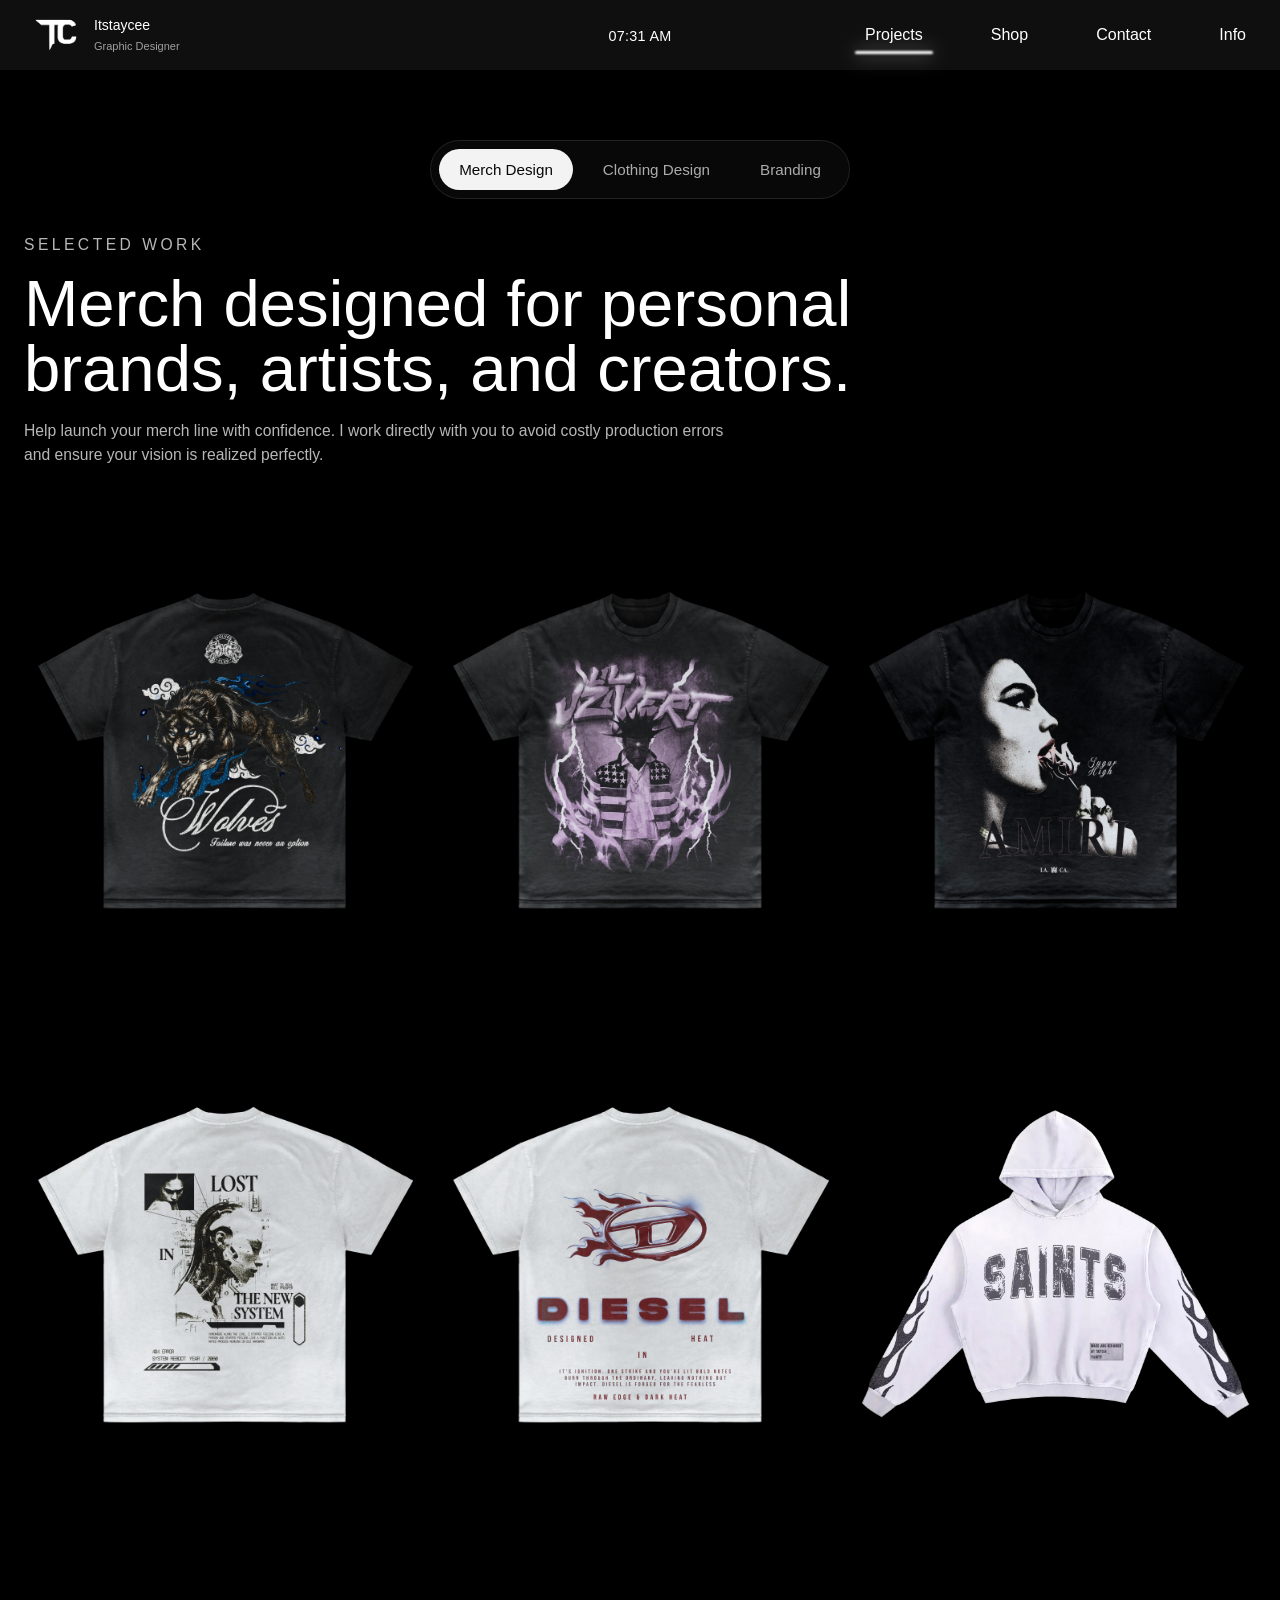
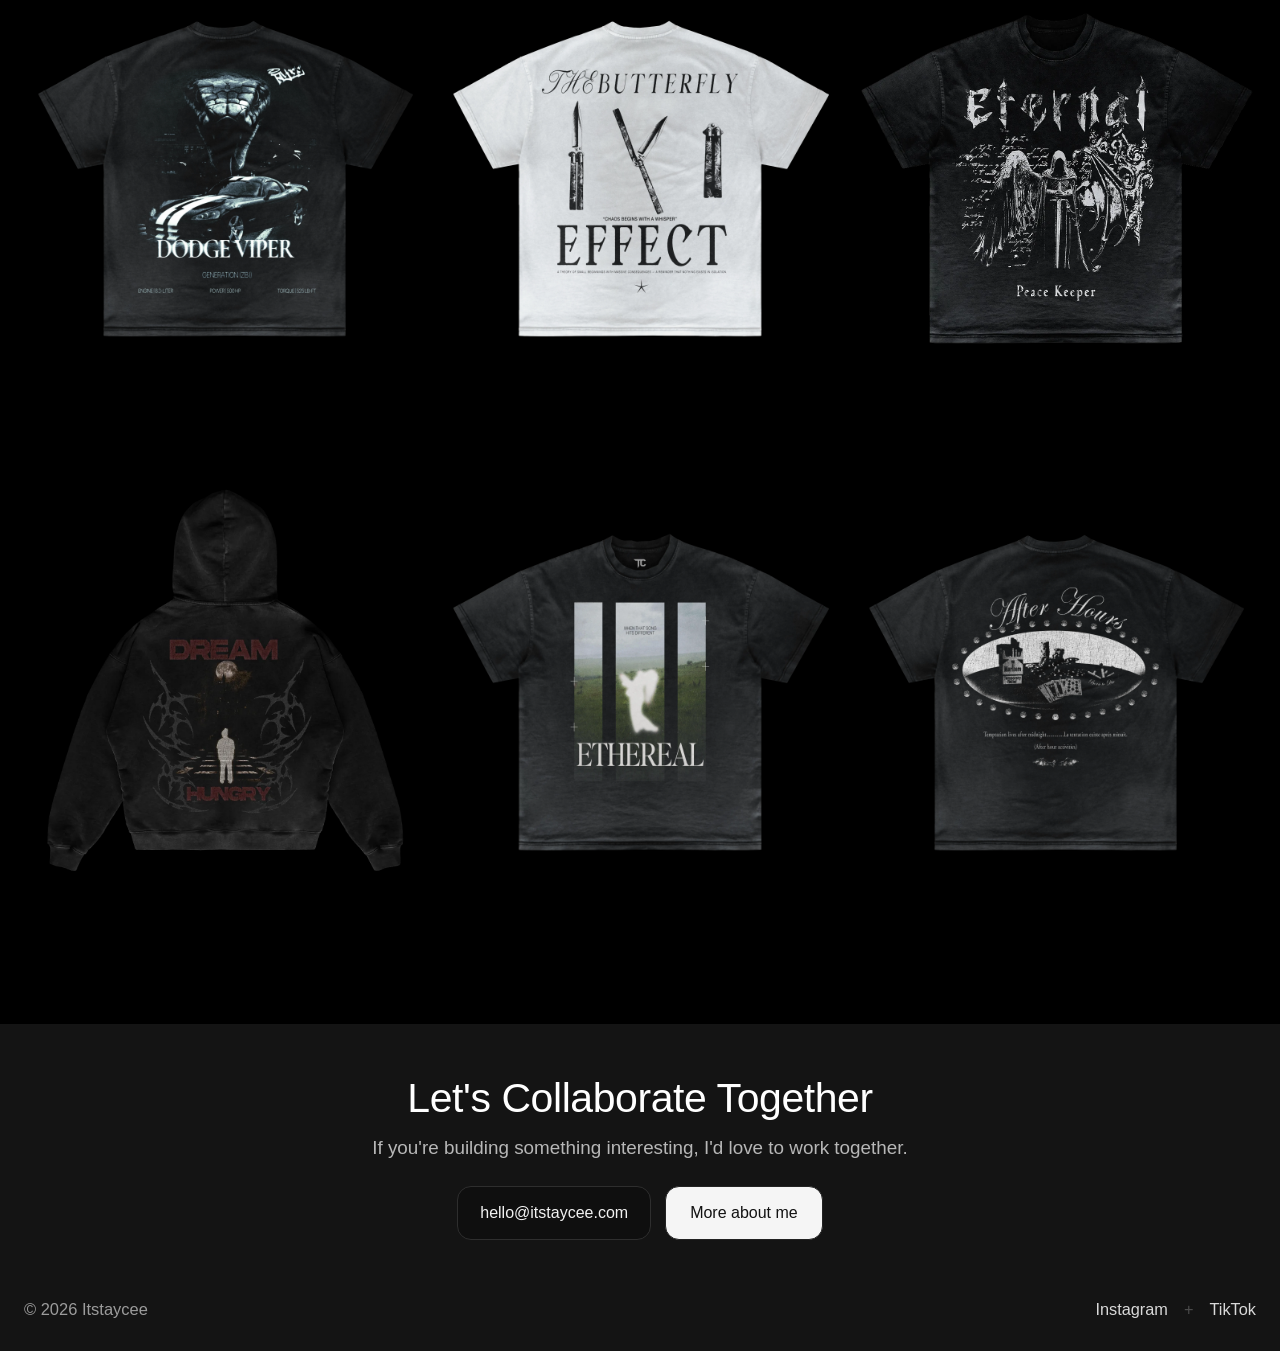
==== commit 13e4bc17: "Update index.html" ====
--- a/index.html
+++ b/index.html
@@ -13,7 +13,7 @@
 </head>
 <body>
     <div id="preloader" aria-hidden="true">
-        <video class="preloader-video" autoplay muted playsinline loop>
+        <video class="preloader-video" autoplay muted playsinline webkit-playsinline loop preload="auto" disablepictureinpicture controlslist="nodownload nofullscreen noremoteplayback" x-webkit-airplay="deny">
             <source src="/images/chrome-tc-logo.mp4" type="video/mp4">
         </video>
     </div>
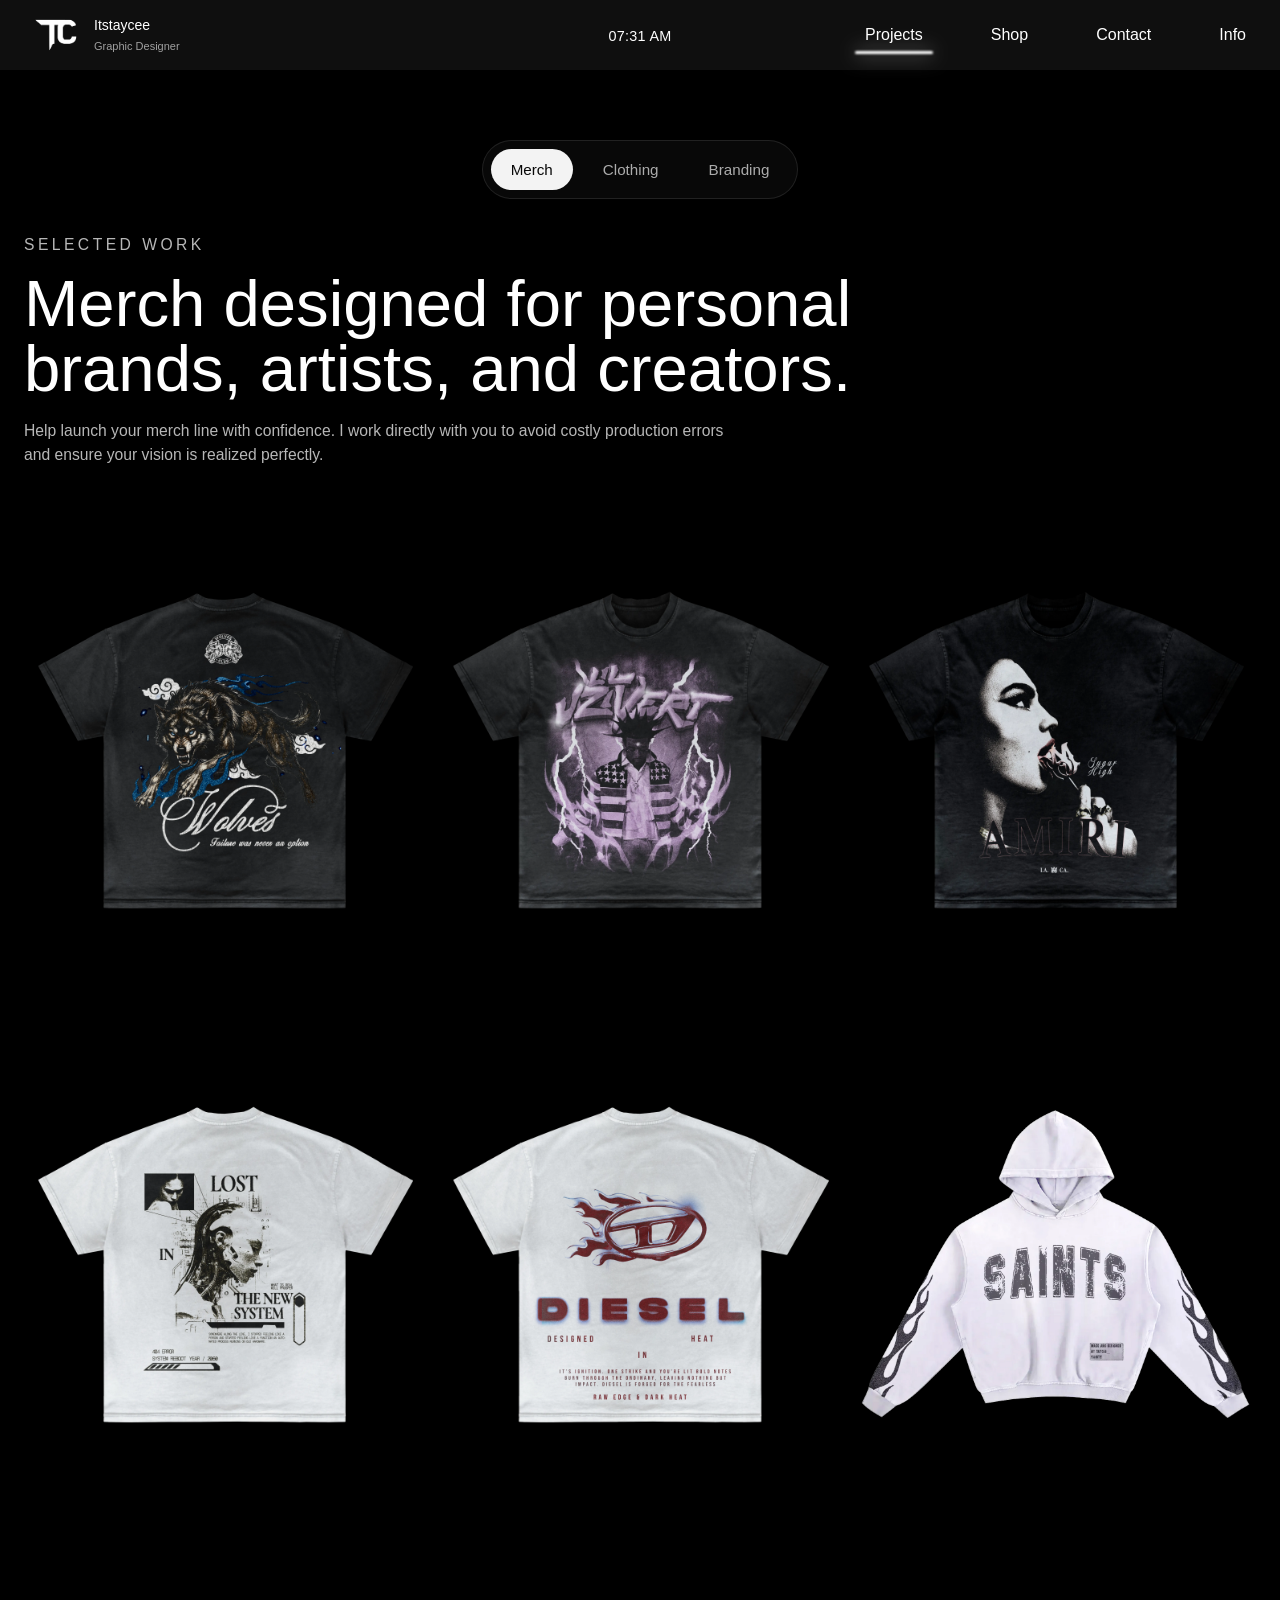
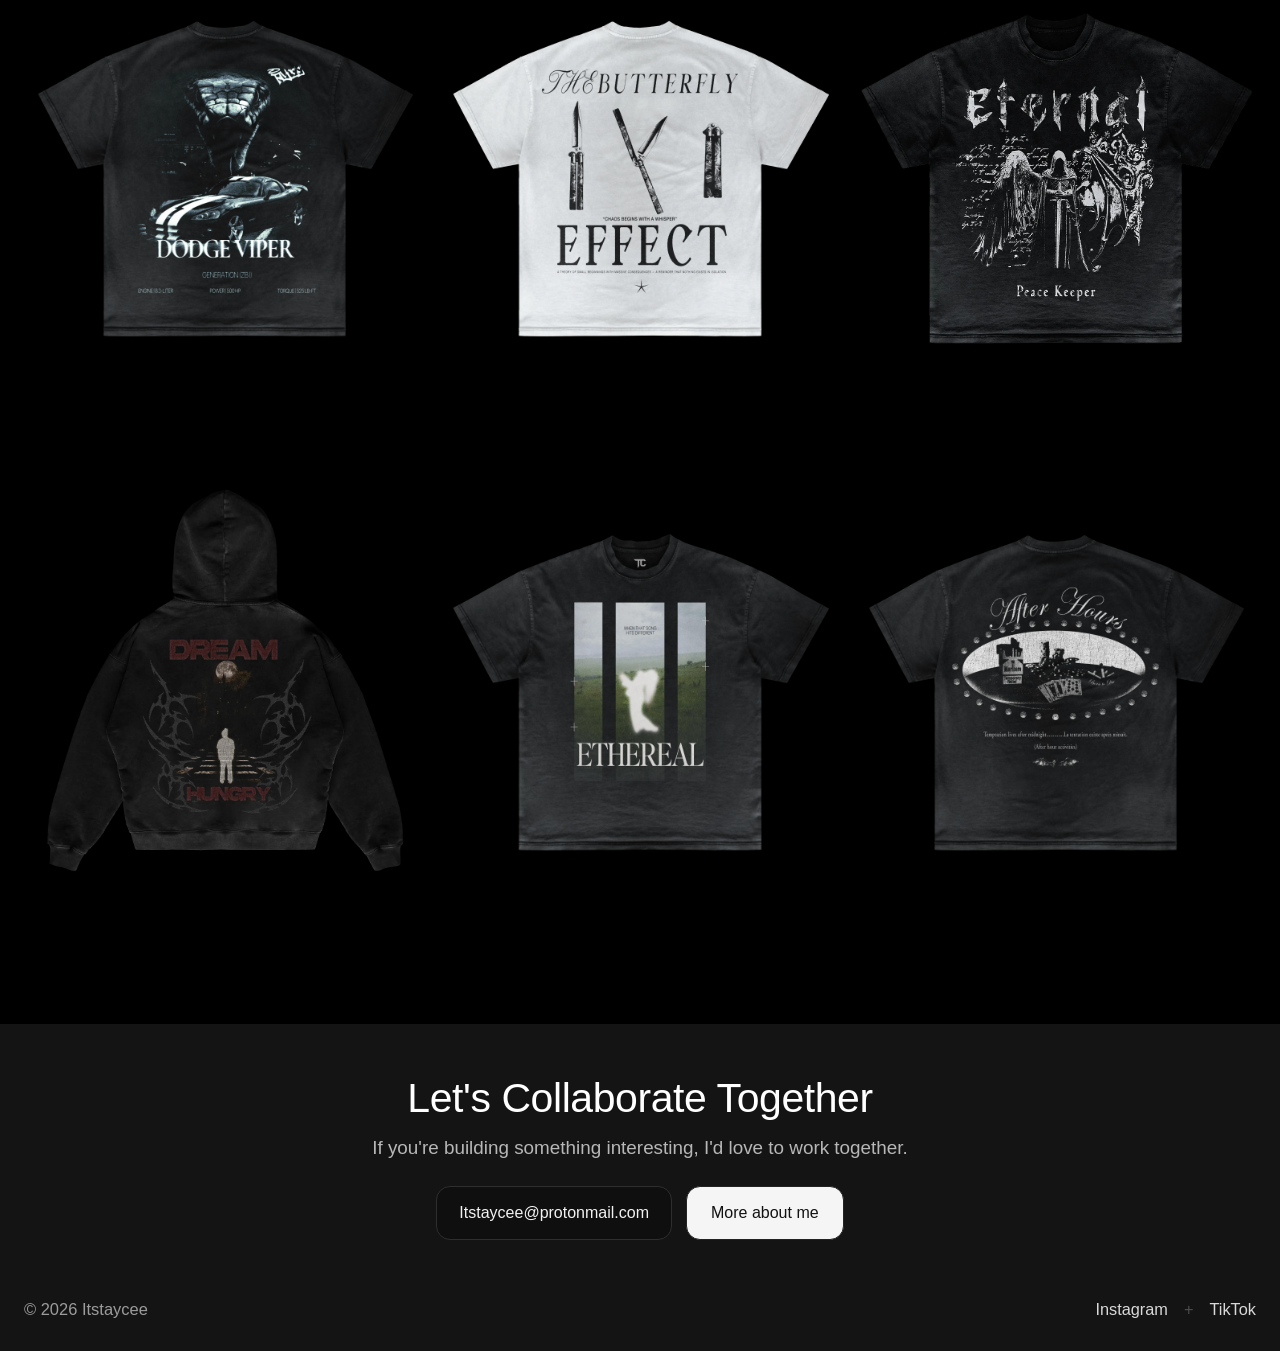
==== commit 31cc3f42: "Update index.html" ====
--- a/index.html
+++ b/index.html
@@ -54,8 +54,8 @@
 
 <section class="projects-shell">
     <div class="project-tabs project-tabs-top" role="tablist" aria-label="Project categories">
-        <button class="project-tab active" type="button" role="tab" aria-selected="true" aria-controls="merch-design-panel" id="merch-design-tab" data-tab-target="merch-design-panel" data-intro-title="Merch designed for personal brands, artists, and creators." data-intro-copy="Help launch your merch line with confidence. I work directly with you to avoid costly production errors and ensure your vision is realized perfectly.">Merch Design</button>
-        <button class="project-tab" type="button" role="tab" aria-selected="false" aria-controls="clothing-design-panel" id="clothing-design-tab" data-tab-target="clothing-design-panel" data-intro-title="Clothing design built for entrepreneurs seeking custom designs." data-intro-copy="Custom clothing concepts created for founders who need original pieces that align with their brand and production goals.">Clothing Design</button>
+        <button class="project-tab active" type="button" role="tab" aria-selected="true" aria-controls="merch-design-panel" id="merch-design-tab" data-tab-target="merch-design-panel" data-intro-title="Merch designed for personal brands, artists, and creators." data-intro-copy="Help launch your merch line with confidence. I work directly with you to avoid costly production errors and ensure your vision is realized perfectly.">Merch</button>
+        <button class="project-tab" type="button" role="tab" aria-selected="false" aria-controls="clothing-design-panel" id="clothing-design-tab" data-tab-target="clothing-design-panel" data-intro-title="Clothing design built for entrepreneurs seeking custom designs." data-intro-copy="Custom clothing concepts created for founders who need original pieces that align with their brand and production goals.">Clothing</button>
         <button class="project-tab" type="button" role="tab" aria-selected="false" aria-controls="branding-panel" id="branding-tab" data-tab-target="branding-panel" data-intro-title="Branding built to give growing labels a clear identity." data-intro-copy="Identity systems, launch visuals, packaging, merchandise, and digital touchpoints for brands that need a strong point of view.">Branding</button>
     </div>
 
@@ -210,7 +210,7 @@
             <h2>Let's Collaborate Together</h2>
             <p>If you're building something interesting, I'd love to work together.</p>
             <div class="site-footer-cta">
-                <a class="site-footer-email" href="contact.html">hello@itstaycee.com</a>
+                <a class="site-footer-email" href="contact.html">Itstaycee@protonmail.com</a>
                 <a class="site-footer-btn" href="info.html">More about me</a>
             </div>
         </div>
--- a/CSS/style.css
+++ b/CSS/style.css
@@ -680,6 +680,16 @@
 .preloader-video {
     width: 120px; /* Adjust width as needed */
     height: auto; /* Maintain aspect ratio */
+    pointer-events: none;
+}
+
+.preloader-video::-webkit-media-controls {
+    display: none !important;
+}
+
+.preloader-video::-webkit-media-controls-start-playback-button {
+    display: none !important;
+    -webkit-appearance: none;
 }
 
   /* ABOUT ME AND DETAILS------------> */
